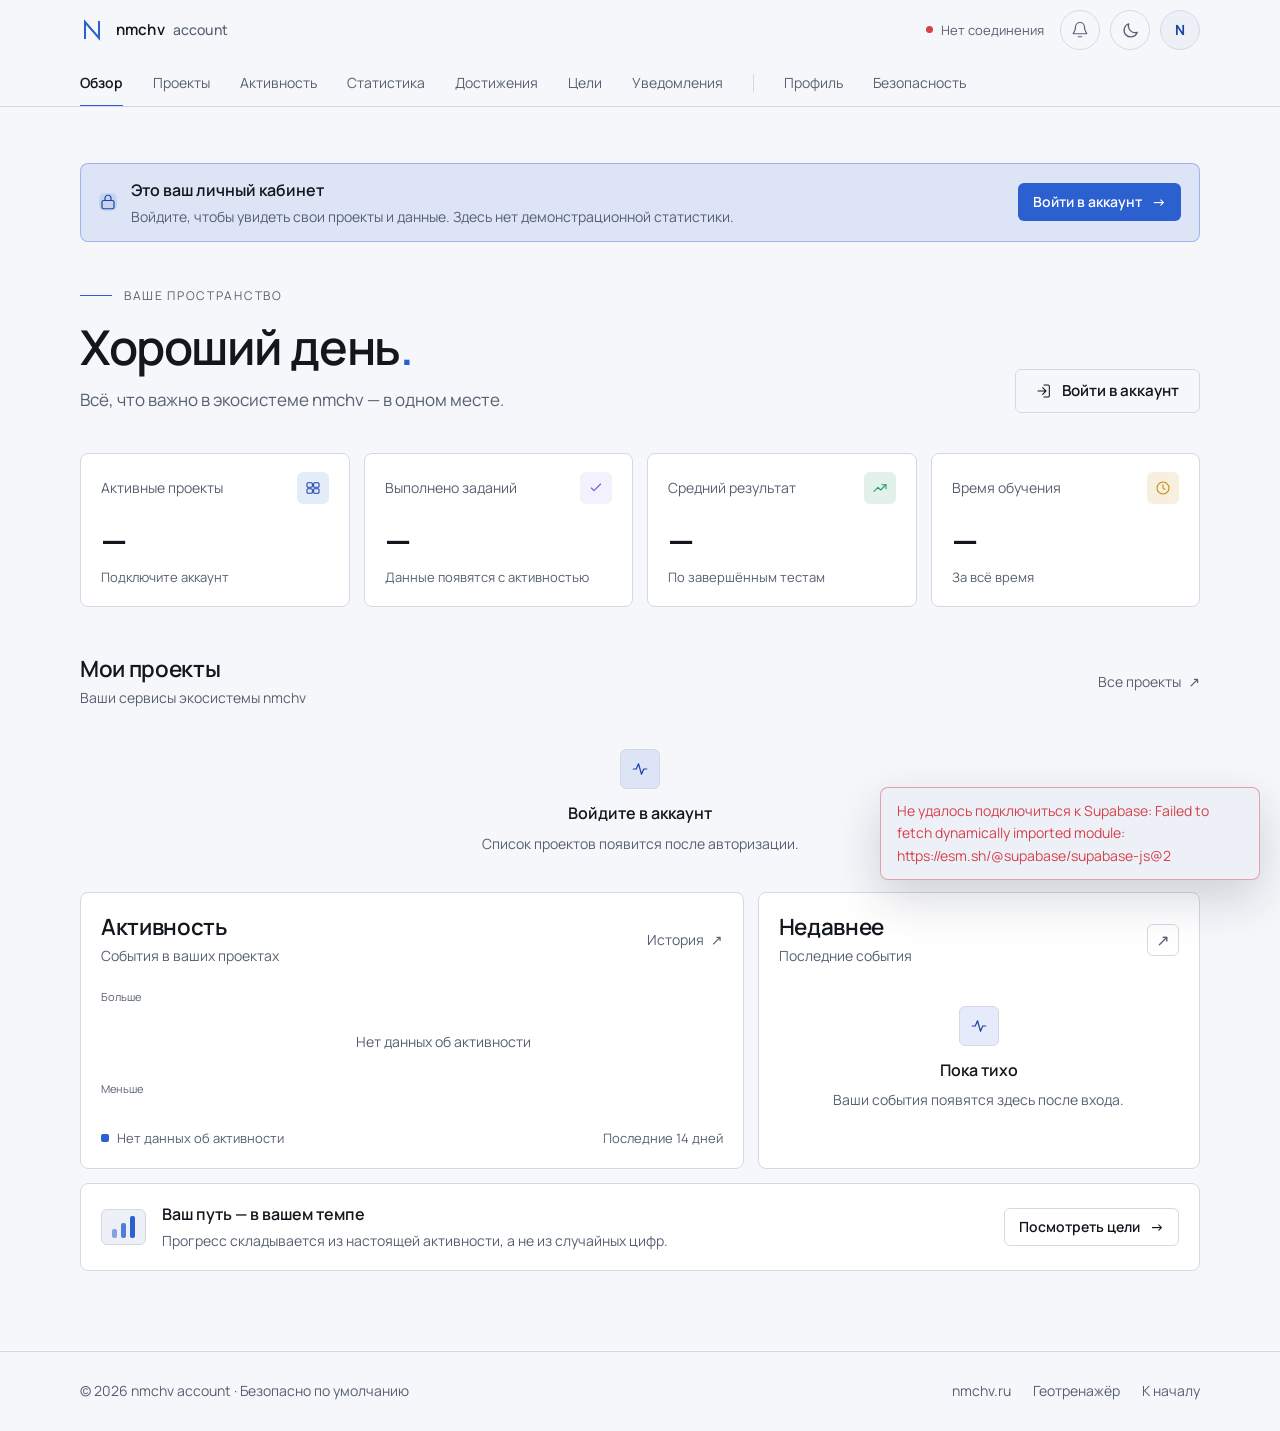
==== index.html @ 55578718 "Add files via upload" ====
<!doctype html>
<html lang="ru">
  <head>
    <meta charset="utf-8">
    <meta name="viewport" content="width=device-width, initial-scale=1, viewport-fit=cover">
    <meta name="theme-color" content="#08090b">
    <meta name="color-scheme" content="dark light">
    <script src="./theme.js"></script>
    <meta name="description" content="Единый личный кабинет экосистемы nmchv">
    <meta name="apple-mobile-web-app-capable" content="yes">
    <meta name="apple-mobile-web-app-status-bar-style" content="black-translucent">
    <title>Аккаунт — nmchv</title>
    <link rel="manifest" href="./manifest.json">
    <link rel="icon" href="./assets/icons/icon.svg" type="image/svg+xml">
    <link rel="preconnect" href="https://fonts.googleapis.com">
    <link rel="preconnect" href="https://fonts.gstatic.com" crossorigin>
    <link href="https://fonts.googleapis.com/css2?family=Manrope:wght@400;500;600;700&display=swap" rel="stylesheet">
    <link rel="stylesheet" href="./styles/tokens.css">
    <link rel="stylesheet" href="./styles/app.css?v=6">
    <script type="module" src="./scripts/app.js"></script>
  </head>
  <body>
    <a class="skip-link" href="#main">К содержимому</a>
    <header class="site-header" id="site-header">
      <div class="container">
        <a class="brand" href="#overview" aria-label="nmchv account — главная">
          <svg class="brand-mark" viewBox="0 0 24 24" aria-hidden="true" focusable="false"><path d="M5 20V4l14 16V4" fill="none" stroke="currentColor" stroke-width="2" stroke-linecap="square" /></svg>
          <span class="brand-name">nmchv<span>account</span></span>
        </a>
        <div class="header-actions">
          <span class="connection-status" id="connection-status"><span class="status-dot"></span><span>Проверяем подключение</span></span>
          <button class="icon-button notification-button" type="button" data-navigate="notifications" aria-label="Уведомления"><span data-icon="bell"></span><span class="notification-indicator" id="notification-indicator" hidden></span></button>
          <button type="button" class="theme-toggle" data-theme-toggle data-label-light="Включить светлую тему" data-label-dark="Включить тёмную тему" aria-label="Включить светлую тему" title="Включить светлую тему">
            <svg class="icon-sun" viewBox="0 0 24 24" aria-hidden="true" focusable="false"><circle cx="12" cy="12" r="4" /><path d="M12 2.5v2.2M12 19.3v2.2M2.5 12h2.2M19.3 12h2.2M5.3 5.3l1.6 1.6M17.1 17.1l1.6 1.6M18.7 5.3l-1.6 1.6M6.9 17.1l-1.6 1.6" /></svg>
            <svg class="icon-moon" viewBox="0 0 24 24" aria-hidden="true" focusable="false"><path d="M20.5 14.2A8.5 8.5 0 0 1 9.8 3.5a8.5 8.5 0 1 0 10.7 10.7Z" /></svg>
          </button>
          <button class="topbar-avatar" id="topbar-avatar" type="button" data-navigate="profile" aria-label="Открыть профиль">n</button>
        </div>
      </div>
    </header>
    <div class="tabs-wrap">
      <div class="container">
        <nav class="tabs" aria-label="Разделы кабинета">
          <a class="nav-link" href="#overview" data-route="overview">Обзор</a>
          <a class="nav-link" href="#projects" data-route="projects">Проекты</a>
          <a class="nav-link" href="#activity" data-route="activity">Активность</a>
          <a class="nav-link" href="#statistics" data-route="statistics">Статистика</a>
          <a class="nav-link" href="#achievements" data-route="achievements">Достижения</a>
          <a class="nav-link" href="#goals" data-route="goals">Цели</a>
          <a class="nav-link" href="#notifications" data-route="notifications">Уведомления <span class="nav-count" id="notification-count" hidden></span></a>
          <span class="nav-sep" aria-hidden="true"></span>
          <a class="nav-link" href="#profile" data-route="profile">Профиль</a>
          <a class="nav-link" href="#security" data-route="security">Безопасность</a>
        </nav>
      </div>
    </div>

    <main class="content container" id="main">
          <div class="signed-out-banner" id="signed-out-banner">
            <span class="banner-icon" data-icon="lock"></span>
            <div class="banner-copy"><strong>Это ваш личный кабинет</strong><span>Войдите, чтобы увидеть свои проекты и данные. Здесь нет демонстрационной статистики.</span></div>
            <button class="button button--primary button--small" type="button" data-auth="login">Войти в аккаунт <span aria-hidden="true">→</span></button>
          </div>

          <section class="view is-active" data-view="overview">
            <div class="page-heading page-heading--overview">
              <div>
                <div class="eyebrow"><span class="eyebrow-line"></span> ВАШЕ ПРОСТРАНСТВО</div>
                <h1>Хороший день<span class="heading-period">.</span></h1>
                <p class="page-description" id="overview-description">Всё, что важно в экосистеме nmchv — в одном месте.</p>
              </div>
              <button class="button button--secondary" type="button" data-auth="login" id="overview-action"><span data-icon="login"></span> Войти в аккаунт</button>
            </div>

            <div class="metric-grid">
              <article class="metric-card">
                <div class="metric-top"><span class="metric-label">Активные проекты</span><span class="metric-icon metric-icon--blue" data-icon="projects"></span></div>
                <div class="metric-value" id="metric-projects">—</div>
                <div class="metric-foot" id="metric-projects-note">Подключите аккаунт</div>
              </article>
              <article class="metric-card">
                <div class="metric-top"><span class="metric-label">Выполнено заданий</span><span class="metric-icon metric-icon--violet" data-icon="check"></span></div>
                <div class="metric-value" id="metric-tasks">—</div>
                <div class="metric-foot">Данные появятся с активностью</div>
              </article>
              <article class="metric-card">
                <div class="metric-top"><span class="metric-label">Средний результат</span><span class="metric-icon metric-icon--mint" data-icon="trend"></span></div>
                <div class="metric-value" id="metric-score">—</div>
                <div class="metric-foot">По завершённым тестам</div>
              </article>
              <article class="metric-card">
                <div class="metric-top"><span class="metric-label">Время обучения</span><span class="metric-icon metric-icon--amber" data-icon="clock"></span></div>
                <div class="metric-value" id="metric-time">—</div>
                <div class="metric-foot">За всё время</div>
              </article>
            </div>

            <div class="section-heading">
              <div><h2>Мои проекты</h2><p>Ваши сервисы экосистемы nmchv</p></div>
              <a class="text-link" href="#projects">Все проекты <span aria-hidden="true">↗</span></a>
            </div>
            <div class="project-grid project-grid--overview" id="overview-projects"></div>

            <div class="overview-lower">
              <section class="panel activity-panel">
                <div class="panel-heading"><div><h2>Активность</h2><p>События в ваших проектах</p></div><a class="text-link" href="#activity">История <span aria-hidden="true">↗</span></a></div>
                <div class="activity-chart-wrap">
                  <div class="chart-y-labels" aria-hidden="true"><span>Больше</span><span>Меньше</span></div>
                  <div class="activity-chart" id="activity-chart" aria-label="График активности за последние 14 дней"></div>
                </div>
                <div class="chart-legend"><span><i></i> Нет данных об активности</span><span id="chart-range">Последние 14 дней</span></div>
              </section>
              <section class="panel recent-panel">
                <div class="panel-heading"><div><h2>Недавнее</h2><p>Последние события</p></div><a class="icon-link" href="#activity" aria-label="Вся активность">↗</a></div>
                <div class="activity-list" id="recent-activity"></div>
              </section>
            </div>

            <div class="bottom-callout">
              <div class="callout-symbol" aria-hidden="true"><span></span><span></span><span></span></div>
              <div><strong>Ваш путь — в вашем темпе</strong><p>Прогресс складывается из настоящей активности, а не из случайных цифр.</p></div>
              <a href="#goals" class="button button--secondary button--small">Посмотреть цели <span aria-hidden="true">→</span></a>
            </div>
          </section>

          <section class="view" data-view="projects">
            <div class="page-heading"><div><div class="eyebrow"><span class="eyebrow-line"></span> ЭКОСИСТЕМА</div><h1>Мои проекты<span class="heading-period">.</span></h1><p class="page-description">Сервисы, к которым у вас есть доступ.</p></div></div>
            <div class="project-grid" id="projects-grid"></div>
          </section>

          <section class="view" data-view="activity">
            <div class="page-heading"><div><div class="eyebrow"><span class="eyebrow-line"></span> ВАШ ПУТЬ</div><h1>Активность<span class="heading-period">.</span></h1><p class="page-description">История событий в подключённых проектах.</p></div></div>
            <section class="panel page-panel"><div class="panel-heading"><div><h2>Последние события</h2><p>За последние 30 дней</p></div></div><div class="activity-list activity-list--full" id="activity-list"></div></section>
          </section>

          <section class="view" data-view="statistics">
            <div class="page-heading"><div><div class="eyebrow"><span class="eyebrow-line"></span> В ЦИФРАХ</div><h1>Статистика<span class="heading-period">.</span></h1><p class="page-description">Общий обзор активности во всех проектах.</p></div></div>
            <div class="metric-grid metric-grid--statistics">
              <article class="metric-card"><div class="metric-top"><span class="metric-label">Событий за 30 дней</span><span class="metric-icon metric-icon--blue" data-icon="activity"></span></div><div class="metric-value" id="stats-events">—</div><div class="metric-foot" id="stats-events-note">Нет подключённых данных</div></article>
              <article class="metric-card"><div class="metric-top"><span class="metric-label">Активные дни</span><span class="metric-icon metric-icon--violet" data-icon="calendar"></span></div><div class="metric-value" id="stats-days">—</div><div class="metric-foot">За последние 30 дней</div></article>
              <article class="metric-card"><div class="metric-top"><span class="metric-label">Завершённые тесты</span><span class="metric-icon metric-icon--mint" data-icon="check"></span></div><div class="metric-value" id="stats-tests">—</div><div class="metric-foot">По данным подключённых сервисов</div></article>
              <article class="metric-card"><div class="metric-top"><span class="metric-label">Выполнено заданий</span><span class="metric-icon metric-icon--amber" data-icon="trend"></span></div><div class="metric-value" id="stats-tasks">—</div><div class="metric-foot">По данным подключённых сервисов</div></article>
            </div>
            <section class="panel page-panel statistics-panel"><div class="panel-heading"><div><h2>Ритм активности</h2><p>События по дням за последние две недели</p></div></div><div class="inline-error" id="statistics-error" role="alert" hidden></div><div class="activity-chart activity-chart--large" id="statistics-chart"></div></section>
          </section>

          <section class="view" data-view="achievements">
            <div class="page-heading"><div><div class="eyebrow"><span class="eyebrow-line"></span> ВАШИ РЕЗУЛЬТАТЫ</div><h1>Достижения<span class="heading-period">.</span></h1><p class="page-description">Заслуженные результаты из подключённых проектов.</p></div></div>
            <div class="achievement-grid" id="achievements-grid"></div>
          </section>

          <section class="view" data-view="goals">
            <div class="page-heading page-heading--with-action"><div><div class="eyebrow"><span class="eyebrow-line"></span> СВОЙ РИТМ</div><h1>Цели<span class="heading-period">.</span></h1><p class="page-description">Небольшие шаги, которые помогают двигаться вперёд.</p></div><button class="button button--primary" id="add-goal-button" type="button"><span aria-hidden="true">＋</span> Новая цель</button></div>
            <div class="goal-grid" id="goals-grid"></div>
          </section>

          <section class="view" data-view="notifications">
            <div class="page-heading"><div><div class="eyebrow"><span class="eyebrow-line"></span> ВАЖНОЕ</div><h1>Уведомления<span class="heading-period">.</span></h1><p class="page-description">Только то, что действительно заслуживает внимания.</p></div></div>
            <section class="panel page-panel"><div class="panel-heading"><div><h2>Центр уведомлений</h2><p>События вашего аккаунта и проектов</p></div></div><div class="notification-list" id="notifications-list"></div></section>
          </section>

          <section class="view" data-view="profile">
            <div class="page-heading"><div><div class="eyebrow"><span class="eyebrow-line"></span> ВАШ АККАУНТ</div><h1>Профиль<span class="heading-period">.</span></h1><p class="page-description">Как вас видят в экосистеме nmchv.</p></div></div>
            <section class="panel settings-panel">
              <div class="profile-intro"><span class="avatar avatar--large" id="profile-avatar">n</span><div><h2 id="profile-heading">Профиль</h2><p id="profile-email">Войдите, чтобы управлять профилем</p></div><span class="profile-status" id="profile-status">Не подключён</span></div>
              <div class="inline-error profile-error" id="profile-data-error" role="alert" hidden></div>
              <form id="profile-form" class="form-grid">
                <label class="field"><span>Имя</span><input name="display_name" maxlength="80" autocomplete="name" placeholder="Как к вам обращаться"></label>
                <label class="field"><span>Имя пользователя</span><input name="username" maxlength="40" autocomplete="username" placeholder="username"></label>
                <label class="field"><span>Ссылка на аватар</span><input name="avatar_url" type="url" maxlength="2048" placeholder="https://example.com/avatar.jpg"></label>
                <label class="field field--wide"><span>О себе</span><textarea name="bio" maxlength="240" rows="3" placeholder="Несколько слов о себе"></textarea></label>
                <label class="field"><span>Язык</span><select name="preferred_language"><option value="ru">Русский</option><option value="en">English</option></select></label>
                <label class="field"><span>Часовой пояс</span><input name="timezone" maxlength="64" placeholder="Europe/Moscow"></label>
                <div class="form-actions field--wide"><span class="form-hint">Изменения доступны только после подключения аккаунта.</span><button class="button button--primary" type="submit">Сохранить профиль</button></div>
              </form>
            </section>
          </section>

          <section class="view" data-view="security">
            <div class="page-heading"><div><div class="eyebrow"><span class="eyebrow-line"></span> ВАШИ ДАННЫЕ</div><h1>Безопасность<span class="heading-period">.</span></h1><p class="page-description">Доступ к аккаунту и активные сессии.</p></div></div>
            <div class="security-stack">
              <section class="panel security-card"><div class="security-icon" data-icon="mail"></div><div class="security-copy"><h2>Электронная почта</h2><p id="security-email">Не подключена</p></div><span class="security-badge" id="email-verified">—</span></section>
              <section class="panel security-card security-card--form"><div class="security-icon" data-icon="lock"></div><div class="security-copy"><h2>Пароль</h2><p>Используйте уникальный пароль для аккаунта.</p></div><button class="button button--secondary button--small" type="button" data-auth="reset">Изменить пароль</button></section>
              <section class="panel security-card"><div class="security-icon" data-icon="device"></div><div class="security-copy"><h2>Активная сессия</h2><p id="session-description">Данные появятся после входа</p></div><div class="security-actions"><button class="button button--secondary button--small" id="signout-current" type="button">Это устройство</button><button class="button button--secondary button--small" id="signout-button" type="button">Все устройства</button></div></section>
              <section class="panel security-card security-card--muted"><div class="security-icon" data-icon="key"></div><div class="security-copy"><h2>Passkeys и вход по биометрии</h2><p>Поддержка WebAuthn будет доступна после настройки провайдера авторизации.</p></div><span class="coming-soon">Позже</span></section>
            </div>
          </section>
    </main>

    <footer class="footer">
      <div class="container">
        <span>© 2026 nmchv account · Безопасно по умолчанию</span>
        <nav class="footer-links" aria-label="Экосистема nmchv">
          <a href="https://nmchv.ru" rel="noopener">nmchv.ru</a>
          <a href="https://geotrainer.nmchv.ru" rel="noopener">Геотренажёр</a>
          <a href="#overview">К началу</a>
        </nav>
      </div>
    </footer>

    <dialog class="dialog" id="auth-dialog" aria-labelledby="auth-title">
      <form method="dialog" class="dialog-close-form"><button class="icon-button dialog-close" aria-label="Закрыть">×</button></form>
      <div class="dialog-brand"><svg class="brand-mark" viewBox="0 0 24 24" aria-hidden="true" focusable="false"><path d="M5 20V4l14 16V4" fill="none" stroke="currentColor" stroke-width="2" stroke-linecap="square" /></svg><span>nmchv account</span></div>
      <div class="dialog-heading"><div class="eyebrow"><span class="eyebrow-line"></span> ВАШЕ ПРОСТРАНСТВО</div><h2 id="auth-title">С возвращением<span class="heading-period">.</span></h2><p id="auth-description">Войдите, чтобы продолжить.</p></div>
      <div class="auth-error" id="auth-error" role="alert" hidden></div>
      <form class="auth-form" id="auth-form">
        <label class="field"><span>Электронная почта</span><input name="email" type="email" autocomplete="email" required placeholder="you@example.com"></label>
        <label class="field" id="password-field"><span>Пароль</span><input name="password" type="password" minlength="8" autocomplete="current-password" required placeholder="Не менее 8 символов"></label>
        <button class="button button--primary auth-submit" type="submit" id="auth-submit">Войти</button>
      </form>
      <div class="auth-footer" id="auth-footer"><button type="button" class="text-button" data-auth="register">Создать аккаунт</button><button type="button" class="text-button" data-auth="reset">Забыли пароль?</button></div>
      <p class="auth-config-note" id="auth-config-note" hidden>Авторизация пока не подключена. Укажите публичные параметры Supabase в <code>scripts/config.js</code>.</p>
    </dialog>

    <dialog class="dialog dialog--compact" id="goal-dialog" aria-labelledby="goal-title">
      <form method="dialog" class="dialog-close-form"><button class="icon-button dialog-close" aria-label="Закрыть">×</button></form>
      <div class="dialog-heading"><div class="eyebrow"><span class="eyebrow-line"></span> СЛЕДУЮЩИЙ ШАГ</div><h2 id="goal-title">Новая цель<span class="heading-period">.</span></h2><p>Выберите направление и удобный период.</p></div>
      <div class="auth-error" id="goal-error" role="alert" hidden></div>
      <form class="auth-form" id="goal-form">
        <label class="field"><span>Название</span><input name="title" maxlength="100" required placeholder="Например, заниматься регулярно"></label>
        <label class="field"><span>Тип цели</span><select name="metric" required><option value="tasks">Выполнить задания</option><option value="tests">Завершить тесты</option><option value="minutes">Уделить времени (мин)</option></select></label>
        <label class="field"><span>Целевое значение</span><input name="target_value" type="number" min="1" max="100000" required value="5"></label>
        <label class="field"><span>Период</span><select name="period" required><option value="weekly">Неделя</option><option value="monthly">Месяц</option></select></label>
        <button class="button button--primary auth-submit" type="submit">Создать цель</button>
      </form>
    </dialog>
    <div class="toast-region" id="toast-region" aria-live="polite" aria-atomic="true"></div>
  </body>
</html>
---- styles/tokens.css ----
/* ============================================================
   Дизайн-токены nmchv account.
   Те же значения, что в nmchv.ru (web) и Геотренажёре:
   тёмная тема по умолчанию, светлая — data-theme="light" на <html>
   (его выставляет theme.js, общий для всей экосистемы).
   ============================================================ */
:root {
  --color-background: #08090b;
  --color-surface: #111318;
  --color-surface-elevated: #191d24;
  --color-text-primary: #f2f4f7;
  --color-text-secondary: #969eab;
  --color-accent: #5b8def;
  --color-accent-hover: #a5c4ff;
  --color-border: #292e38;
  --color-ok: #3bc48a;
  --color-bad: #ef5b64;
  --color-warn: #e5a921;

  /* вспомогательные цвета, которые меняются вместе с темой */
  --on-accent: #06080c;
  --header-bg: rgb(8 9 11 / .82);
  --overlay: rgb(8 9 11 / .72);
  --shadow-lg: 0 18px 48px rgb(0 0 0 / .45);
  --shadow-xl: 0 24px 72px rgb(0 0 0 / .5);
  --placeholder: #6b7380;
  color-scheme: dark;

  --font-sans: 'Manrope Variable', 'Manrope', system-ui, -apple-system, 'Segoe UI', Roboto, 'Helvetica Neue', Arial, sans-serif;

  --radius: 6px;
  --radius-lg: 8px;

  /* полупрозрачные заливки: одинаково работают в обеих темах */
  --fill-subtle: color-mix(in srgb, var(--color-text-primary) 4%, transparent);
  --fill-hover: color-mix(in srgb, var(--color-text-primary) 8%, transparent);
  --accent-soft: color-mix(in srgb, var(--color-accent) 12%, transparent);
  --accent-line: color-mix(in srgb, var(--color-accent) 35%, transparent);
  --gutter: clamp(16px, 4vw, 48px);
  --max: 1120px;
  --header-h: 60px;
  --tabs-h: 46px;

  /* шкала шрифтов: базовый размер — как в экосистеме, без масштабирования html */
  --fs-body: 1rem;
  --fs-small: 0.875rem;
  --fs-xs: 0.8125rem;
  --fs-h1: clamp(1.9rem, 1.35rem + 2.4vw, 3rem);
  --fs-h2: clamp(1.15rem, 1.05rem + .5vw, 1.4rem);

  --ease: cubic-bezier(0.22, 0.61, 0.36, 1);
}

:root[data-theme='light'] {
  --color-background: #f5f7fa;
  --color-surface: #ffffff;
  --color-surface-elevated: #edf1f7;
  --color-text-primary: #12161d;
  --color-text-secondary: #566070;
  --color-accent: #2c5fd0;
  --color-accent-hover: #1b43a6;
  --color-border: #d3d9e3;
  --color-ok: #1f9d68;
  --color-bad: #d6404a;
  --color-warn: #c98a0a;

  --on-accent: #ffffff;
  --header-bg: rgb(245 247 250 / .85);
  --overlay: rgb(245 247 250 / .8);
  --shadow-lg: 0 18px 48px rgb(20 33 61 / .18);
  --shadow-xl: 0 24px 72px rgb(20 33 61 / .22);
  --placeholder: #8a93a1;
  color-scheme: light;
}
---- styles/app.css ----
/* ============================================================
   nmchv account — оформление в стилистике nmchv.ru и Геотренажёра.
   Базовый размер шрифта — 16px (html не масштабируется),
   шапка + вкладки + контейнер вместо боковой панели.
   ============================================================ */
*, *::before, *::after { box-sizing: border-box; }

html { min-width: 320px; scroll-behavior: smooth; -webkit-text-size-adjust: 100%; background: var(--color-background); }
body { margin: 0; min-height: 100vh; display: flex; flex-direction: column; color: var(--color-text-primary); background: var(--color-background); font-family: var(--font-sans); font-size: var(--fs-body); line-height: 1.6; -webkit-font-smoothing: antialiased; overflow-x: hidden; padding-bottom: env(safe-area-inset-bottom, 0px); }
button, input, textarea, select { font: inherit; color: inherit; }
button { cursor: pointer; -webkit-tap-highlight-color: transparent; }
a { color: inherit; text-decoration: none; -webkit-tap-highlight-color: transparent; }
h1, h2, h3, p, ul, ol { margin: 0; padding: 0; }
ul, ol { list-style: none; }
svg { display: block; max-width: 100%; }
::selection { background: rgb(91 141 239 / .35); }
:focus-visible { outline: 2px solid var(--color-accent-hover); outline-offset: 3px; border-radius: 2px; }
[hidden] { display: none !important; }

.container { width: 100%; max-width: calc(var(--max) + var(--gutter) * 2); margin-inline: auto; padding-inline: var(--gutter); }
.skip-link { position: fixed; top: 8px; left: 8px; z-index: 100; padding: 10px 14px; background: var(--color-surface-elevated); border: 1px solid var(--color-accent); border-radius: var(--radius); transform: translateY(-200%); }
.skip-link:focus { transform: none; }

/* ---------- Шапка ---------- */
.site-header { position: sticky; top: 0; z-index: 50; height: var(--header-h); background: var(--header-bg); backdrop-filter: blur(10px); -webkit-backdrop-filter: blur(10px); }
.site-header .container { height: 100%; display: flex; align-items: center; justify-content: space-between; gap: 16px; }
.brand { display: inline-flex; align-items: center; gap: 12px; min-height: 44px; font-weight: 600; font-size: .95rem; letter-spacing: .01em; }
.brand-mark { width: 24px; height: 24px; color: var(--color-accent); }
.brand-name { display: inline-flex; align-items: baseline; gap: 8px; white-space: nowrap; }
.brand-name span { color: var(--color-text-secondary); font-weight: 500; font-size: var(--fs-small); }
.header-actions { display: flex; align-items: center; gap: 10px; }

.connection-status { display: inline-flex; align-items: center; gap: 8px; margin-right: 6px; color: var(--color-text-secondary); font-size: var(--fs-xs); white-space: nowrap; }
.status-dot { width: 7px; height: 7px; border-radius: 50%; background: var(--color-warn); }
.connection-status.is-connected .status-dot { background: var(--color-ok); }
.connection-status.is-error .status-dot { background: var(--color-bad); }

.icon-button, .theme-toggle { position: relative; display: inline-grid; place-items: center; flex: none; width: 40px; height: 40px; padding: 0; border: 1px solid var(--color-border); border-radius: 50%; background: transparent; color: var(--color-text-secondary); transition: color .25s var(--ease), border-color .25s var(--ease), background-color .25s var(--ease); }
.icon-button:hover, .theme-toggle:hover { color: var(--color-text-primary); border-color: var(--color-accent); background: var(--color-surface-elevated); }
.icon-button [data-icon], .icon-button svg { width: 18px; height: 18px; }
.theme-toggle svg { width: 19px; height: 19px; fill: none; stroke: currentColor; stroke-width: 1.6; stroke-linecap: round; stroke-linejoin: round; }
.theme-toggle .icon-moon { display: none; }
:root[data-theme='light'] .theme-toggle .icon-sun { display: none; }
:root[data-theme='light'] .theme-toggle .icon-moon { display: block; }
.notification-indicator { position: absolute; top: 8px; right: 9px; width: 8px; height: 8px; border: 2px solid var(--color-background); border-radius: 50%; background: var(--color-accent); }
.topbar-avatar { display: grid; place-items: center; flex: none; width: 40px; height: 40px; padding: 0; border: 1px solid var(--color-border); border-radius: 50%; overflow: hidden; color: var(--color-accent-hover); background: var(--color-surface-elevated); font-size: var(--fs-small); font-weight: 700; transition: border-color .25s var(--ease); }
.topbar-avatar:hover { border-color: var(--color-accent); }
.topbar-avatar img { width: 100%; height: 100%; object-fit: cover; }

/* короткая плавная смена цветов при переключении темы */
html.theme-anim, html.theme-anim *, html.theme-anim *::before, html.theme-anim *::after { transition: background-color .3s var(--ease), color .3s var(--ease), border-color .3s var(--ease), fill .3s var(--ease), stroke .3s var(--ease), box-shadow .3s var(--ease) !important; }

/* ---------- Вкладки разделов ---------- */
.tabs-wrap { position: sticky; top: var(--header-h); z-index: 40; border-bottom: 1px solid var(--color-border); background: var(--header-bg); backdrop-filter: blur(10px); -webkit-backdrop-filter: blur(10px); }
.tabs { display: flex; align-items: center; gap: clamp(16px, 2.6vw, 30px); overflow-x: auto; scrollbar-width: none; -webkit-overflow-scrolling: touch; }
.tabs::-webkit-scrollbar { display: none; }
.nav-link { position: relative; display: inline-flex; flex: none; align-items: center; gap: 8px; min-height: var(--tabs-h); padding: 0; color: var(--color-text-secondary); font-size: var(--fs-small); white-space: nowrap; transition: color .25s var(--ease); }
.nav-link::after { content: ''; position: absolute; left: 0; right: 0; bottom: -1px; height: 2px; background: var(--color-accent); transform: scaleX(0); transform-origin: left; transition: transform .3s var(--ease); }
.nav-link:hover { color: var(--color-text-primary); }
.nav-link:hover::after { transform: scaleX(.4); }
.nav-link.is-active { color: var(--color-text-primary); font-weight: 600; }
.nav-link.is-active::after { transform: scaleX(1); }
.nav-sep { flex: none; width: 1px; height: 18px; background: var(--color-border); }
.nav-count { display: inline-grid; min-width: 20px; height: 20px; place-items: center; padding: 0 6px; border-radius: 999px; color: var(--on-accent); background: var(--color-accent); font-size: .6875rem; font-weight: 700; line-height: 1; }

/* ---------- Каркас ---------- */
.content { flex: 1; padding-block: clamp(28px, 5vw, 56px) clamp(40px, 7vw, 80px); }
.footer { border-top: 1px solid var(--color-border); padding-block: 28px; color: var(--color-text-secondary); font-size: var(--fs-small); }
.footer .container { display: flex; flex-wrap: wrap; justify-content: space-between; gap: 10px 24px; }
.footer a { transition: color .25s var(--ease); }
.footer a:hover { color: var(--color-accent-hover); }
.footer-links { display: flex; flex-wrap: wrap; gap: 6px 22px; }

.signed-out-banner { display: flex; align-items: center; gap: 14px; padding: 14px 18px; margin-bottom: clamp(24px, 4vw, 36px); border: 1px solid var(--accent-line); border-radius: var(--radius-lg); background: var(--accent-soft); }
.banner-icon { display: grid; width: 36px; height: 36px; flex: none; place-items: center; border-radius: var(--radius); color: var(--color-accent-hover); background: var(--accent-soft); }
.banner-icon svg { width: 18px; height: 18px; }
.banner-copy { display: grid; gap: 2px; }
.banner-copy strong { font-size: var(--fs-body); font-weight: 600; }
.banner-copy span { color: var(--color-text-secondary); font-size: var(--fs-small); line-height: 1.5; }
.signed-out-banner .button { margin-left: auto; flex: none; }

.view { display: none; animation: appear .3s var(--ease) both; }
.view.is-active { display: block; }
@keyframes appear { from { opacity: 0; transform: translateY(6px); } to { opacity: 1; transform: none; } }

/* ---------- Заголовки страниц ---------- */
.page-heading { display: flex; align-items: flex-end; justify-content: space-between; gap: 24px; margin-bottom: clamp(24px, 4vw, 40px); }
.eyebrow { display: inline-flex; align-items: center; gap: 12px; color: var(--color-text-secondary); font-size: .75rem; letter-spacing: .14em; text-transform: uppercase; }
.eyebrow-line { display: inline-block; width: 32px; height: 1px; background: var(--color-accent); }
h1 { margin-top: 16px; font-size: var(--fs-h1); font-weight: 600; line-height: 1.08; letter-spacing: -.03em; text-wrap: balance; }
.heading-period { color: var(--color-accent); }
.page-description { max-width: 36em; margin-top: 14px; color: var(--color-text-secondary); font-size: 1.0625rem; line-height: 1.55; text-wrap: pretty; }

.section-heading, .panel-heading { display: flex; align-items: center; justify-content: space-between; gap: 16px; }
.section-heading { margin-bottom: 16px; }
.section-heading h2, .panel-heading h2 { font-size: var(--fs-h2); font-weight: 600; letter-spacing: -.015em; line-height: 1.25; }
.section-heading p, .panel-heading p { margin-top: 4px; color: var(--color-text-secondary); font-size: var(--fs-small); }
.text-link { color: var(--color-text-secondary); font-size: var(--fs-small); white-space: nowrap; transition: color .25s var(--ease); }
.text-link span { padding-left: 4px; }
.text-link:hover, .icon-link:hover { color: var(--color-accent-hover); }
.icon-link { display: grid; width: 32px; height: 32px; place-items: center; border: 1px solid var(--color-border); border-radius: var(--radius); color: var(--color-text-secondary); transition: color .25s var(--ease), border-color .25s var(--ease); }
.icon-link:hover { border-color: var(--color-accent); }

[data-icon] { display: inline-flex; width: 18px; height: 18px; flex: none; align-items: center; justify-content: center; }
[data-icon] svg { width: 100%; height: 100%; fill: none; stroke: currentColor; stroke-linecap: round; stroke-linejoin: round; stroke-width: 1.6; }

/* ---------- Показатели ---------- */
.metric-grid { display: grid; grid-template-columns: repeat(4, minmax(0, 1fr)); gap: 14px; margin-bottom: clamp(32px, 5vw, 48px); }
.metric-card { min-width: 0; padding: 18px 20px; border: 1px solid var(--color-border); border-radius: var(--radius-lg); background: var(--color-surface); }
.metric-top { display: flex; align-items: center; justify-content: space-between; gap: 10px; }
.metric-label { overflow: hidden; color: var(--color-text-secondary); font-size: var(--fs-small); text-overflow: ellipsis; white-space: nowrap; }
.metric-icon { display: grid; width: 32px; height: 32px; flex: none; place-items: center; border-radius: var(--radius); }
.metric-icon svg { width: 16px; height: 16px; }
.metric-icon--blue { color: var(--color-accent-hover); background: var(--accent-soft); }
.metric-icon--violet { color: #a99af5; background: rgb(156 139 244 / .12); }
.metric-icon--mint { color: var(--color-ok); background: color-mix(in srgb, var(--color-ok) 13%, transparent); }
.metric-icon--amber { color: var(--color-warn); background: color-mix(in srgb, var(--color-warn) 13%, transparent); }
:root[data-theme='light'] .metric-icon--violet { color: #6b55d8; }
.metric-value { margin-top: 18px; font-size: clamp(1.6rem, 1.3rem + 1vw, 2.1rem); font-weight: 700; letter-spacing: -.03em; line-height: 1.1; font-variant-numeric: tabular-nums; }
.metric-foot { overflow: hidden; margin-top: 8px; color: var(--color-text-secondary); font-size: var(--fs-xs); text-overflow: ellipsis; white-space: nowrap; }

/* ---------- Проекты ---------- */
.project-grid { display: grid; grid-template-columns: repeat(2, minmax(0, 1fr)); gap: 14px; }
.project-grid--overview { grid-template-columns: repeat(3, minmax(0, 1fr)); }
.project-card { position: relative; display: flex; min-height: 168px; flex-direction: column; padding: 20px; border: 1px solid var(--color-border); border-radius: var(--radius-lg); background: var(--color-surface); transition: border-color .25s var(--ease), background-color .25s var(--ease), transform .35s var(--ease); }
.project-card:hover { border-color: var(--color-accent); background: var(--color-surface-elevated); transform: translateY(-2px); }
.project-card-top { display: flex; align-items: center; justify-content: space-between; }
.project-symbol { display: grid; width: 38px; height: 38px; place-items: center; border: 1px solid var(--color-border); border-radius: var(--radius); color: var(--color-accent-hover); background: var(--color-surface-elevated); font-size: 1rem; font-weight: 700; }
.project-symbol svg { width: 18px; height: 18px; fill: none; stroke: currentColor; stroke-linecap: round; stroke-linejoin: round; stroke-width: 1.6; }
.project-status { display: inline-flex; align-items: center; gap: 6px; color: var(--color-ok); font-size: var(--fs-xs); font-weight: 600; }
.project-status::before { width: 6px; height: 6px; border-radius: 50%; background: currentColor; content: ""; }
.project-status--restricted { color: var(--color-warn); }
.project-status--maintenance { color: var(--color-bad); }
.project-card h3 { margin: 16px 0 6px; font-size: 1.0625rem; font-weight: 600; letter-spacing: -.01em; }
.project-card p { display: -webkit-box; overflow: hidden; color: var(--color-text-secondary); font-size: var(--fs-small); line-height: 1.55; -webkit-line-clamp: 3; -webkit-box-orient: vertical; }
.project-card-footer { display: flex; align-items: center; justify-content: space-between; gap: 12px; margin-top: auto; padding-top: 16px; color: var(--color-text-secondary); font-size: var(--fs-xs); }
.project-open { display: inline-flex; align-items: center; gap: 4px; color: var(--color-accent-hover); font-size: var(--fs-small); font-weight: 600; white-space: nowrap; }
.project-open:hover { text-decoration: underline; text-underline-offset: 3px; }
.project-open.is-disabled { color: var(--color-text-secondary); font-weight: 500; }
.project-open.is-disabled:hover { text-decoration: none; }
.project-access { overflow: hidden; max-width: 60%; text-overflow: ellipsis; white-space: nowrap; }

/* ---------- Панели ---------- */
.overview-lower { display: grid; grid-template-columns: minmax(0, 1.2fr) minmax(280px, .8fr); gap: 14px; margin-top: 14px; }
.panel { border: 1px solid var(--color-border); border-radius: var(--radius-lg); background: var(--color-surface); }
.activity-panel, .recent-panel { min-height: 240px; padding: 20px; }
.page-panel, .statistics-panel { padding: 22px; }

.activity-chart-wrap { display: grid; height: 130px; grid-template-columns: 52px 1fr; gap: 12px; padding-top: 20px; }
.chart-y-labels { display: flex; flex-direction: column; justify-content: space-between; color: var(--color-text-secondary); font-size: .6875rem; }
.activity-chart { display: grid; height: 100%; grid-template-columns: repeat(14, minmax(0, 1fr)); align-items: stretch; gap: 5px; }
.activity-chart:empty::after { grid-column: 1 / -1; align-self: center; justify-self: center; color: var(--color-text-secondary); content: "Нет данных об активности"; font-size: var(--fs-small); }
.chart-day { position: relative; display: flex; min-width: 0; flex-direction: column; align-items: center; justify-content: flex-end; }
.chart-bar { width: min(100%, 18px); height: var(--bar-height, 3px); min-height: 3px; border-radius: 3px 3px 1px 1px; background: var(--fill-hover); transition: background-color .25s var(--ease); }
.chart-day.has-activity .chart-bar { background: var(--color-accent); }
.chart-day:hover .chart-bar { background: var(--color-accent-hover); }
.chart-day span { position: absolute; bottom: -20px; color: var(--color-text-secondary); font-size: .6875rem; font-variant-numeric: tabular-nums; }
.chart-legend { display: flex; justify-content: space-between; gap: 12px; margin-top: 30px; color: var(--color-text-secondary); font-size: var(--fs-xs); }
.chart-legend span:first-child { display: flex; align-items: center; gap: 8px; }
.chart-legend i { width: 8px; height: 8px; border-radius: 2px; background: var(--color-accent); }
.activity-chart--large { height: 200px; padding: 24px 4px 0; border-bottom: 1px solid var(--color-border); margin-bottom: 30px; }
.activity-chart--large .chart-bar { width: min(100%, 26px); }
.activity-chart--large .chart-day span { bottom: -24px; font-size: var(--fs-xs); }

.activity-list { display: grid; }
.recent-panel .activity-list { margin-top: 14px; }
.activity-list--full { margin-top: 14px; }
.activity-row { display: flex; min-height: 56px; align-items: center; gap: 12px; border-bottom: 1px solid var(--color-border); }
.activity-list--full .activity-row { min-height: 64px; }
.activity-row:last-child { border-bottom: 0; }
.activity-symbol { display: grid; width: 32px; height: 32px; flex: none; place-items: center; border-radius: var(--radius); color: var(--color-accent-hover); background: var(--accent-soft); }
.activity-symbol svg { width: 16px; height: 16px; fill: none; stroke: currentColor; stroke-linecap: round; stroke-linejoin: round; stroke-width: 1.6; }
.activity-copy { display: grid; min-width: 0; gap: 1px; }
.activity-copy strong { overflow: hidden; font-size: var(--fs-small); font-weight: 600; text-overflow: ellipsis; white-space: nowrap; }
.activity-copy span { color: var(--color-text-secondary); font-size: var(--fs-xs); }
.activity-time { margin-left: auto; color: var(--color-text-secondary); font-size: var(--fs-xs); white-space: nowrap; }

.empty-state { display: flex; min-height: 150px; grid-column: 1 / -1; flex-direction: column; align-items: center; justify-content: center; padding: 24px; color: var(--color-text-secondary); text-align: center; }
.empty-state-icon { display: grid; width: 40px; height: 40px; place-items: center; margin-bottom: 12px; border: 1px solid var(--color-border); border-radius: var(--radius); color: var(--color-accent-hover); background: var(--accent-soft); }
.empty-state-icon svg { width: 18px; height: 18px; fill: none; stroke: currentColor; stroke-linecap: round; stroke-linejoin: round; stroke-width: 1.6; }
.empty-state strong { color: var(--color-text-primary); font-size: var(--fs-body); font-weight: 600; }
.empty-state p { max-width: 340px; margin-top: 6px; font-size: var(--fs-small); line-height: 1.55; }
.empty-state .button { margin-top: 16px; }
.inline-error { grid-column: 1 / -1; padding: 12px 14px; border: 1px solid color-mix(in srgb, var(--color-bad) 35%, transparent); border-radius: var(--radius); color: var(--color-bad); background: color-mix(in srgb, var(--color-bad) 8%, transparent); font-size: var(--fs-small); line-height: 1.5; }
.statistics-panel .inline-error { margin-bottom: 16px; }
.profile-error { margin-top: 16px; }

.bottom-callout { display: flex; align-items: center; gap: 16px; padding: 18px 20px; margin-top: 14px; border: 1px solid var(--color-border); border-radius: var(--radius-lg); background: var(--color-surface); }
.callout-symbol { display: flex; height: 36px; align-items: flex-end; gap: 4px; padding: 6px 10px; border: 1px solid var(--color-border); border-radius: var(--radius); background: var(--color-surface-elevated); }
.callout-symbol span { width: 5px; border-radius: 2px; background: var(--color-accent); }
.callout-symbol span:nth-child(1) { height: 9px; opacity: .55; }
.callout-symbol span:nth-child(2) { height: 15px; opacity: .8; }
.callout-symbol span:nth-child(3) { height: 22px; }
.bottom-callout strong { font-size: var(--fs-body); font-weight: 600; }
.bottom-callout p { margin-top: 2px; color: var(--color-text-secondary); font-size: var(--fs-small); }
.bottom-callout .button { margin-left: auto; flex: none; }
.metric-grid--statistics { margin-bottom: 14px; }

/* ---------- Достижения, цели ---------- */
.achievement-grid, .goal-grid { display: grid; grid-template-columns: repeat(3, minmax(0, 1fr)); gap: 14px; }
.achievement-card, .goal-card { padding: 20px; border: 1px solid var(--color-border); border-radius: var(--radius-lg); background: var(--color-surface); transition: border-color .25s var(--ease); }
.achievement-card:hover, .goal-card:hover { border-color: var(--accent-line); }
.achievement-icon { display: grid; width: 40px; height: 40px; place-items: center; border-radius: var(--radius); color: var(--color-warn); background: color-mix(in srgb, var(--color-warn) 13%, transparent); font-size: 1.125rem; }
.achievement-card h3, .goal-card h3 { margin: 16px 0 6px; font-size: 1.0625rem; font-weight: 600; letter-spacing: -.01em; }
.achievement-card p, .goal-card p { color: var(--color-text-secondary); font-size: var(--fs-small); line-height: 1.55; }
.achievement-date { display: block; margin-top: 14px; color: var(--color-text-secondary); font-size: var(--fs-xs); }
.goal-card-top { display: flex; align-items: center; justify-content: space-between; }
.goal-period { padding: 4px 10px; border: 1px solid var(--color-border); border-radius: 999px; color: var(--color-text-secondary); font-size: .75rem; }
.goal-progress { height: 6px; overflow: hidden; margin-top: 18px; border-radius: 999px; background: var(--fill-hover); }
.goal-progress span { display: block; height: 100%; border-radius: inherit; background: var(--color-accent); }
.goal-foot { display: flex; justify-content: space-between; margin-top: 10px; color: var(--color-text-secondary); font-size: var(--fs-xs); font-variant-numeric: tabular-nums; }

/* ---------- Уведомления ---------- */
.notification-list { display: grid; margin-top: 14px; }
.notification-row { display: flex; align-items: flex-start; gap: 14px; padding: 18px 4px; border-bottom: 1px solid var(--color-border); }
.notification-row:last-child { border-bottom: 0; }
.notification-dot { width: 8px; height: 8px; flex: none; margin-top: 8px; border-radius: 50%; background: transparent; }
.notification-row.is-unread .notification-dot { background: var(--color-accent); }
.notification-copy { min-width: 0; }
.notification-copy h3 { font-size: var(--fs-body); font-weight: 600; }
.notification-row:not(.is-unread) .notification-copy h3 { color: var(--color-text-secondary); font-weight: 500; }
.notification-copy p { margin-top: 4px; color: var(--color-text-secondary); font-size: var(--fs-small); line-height: 1.6; }
.notification-copy time { display: block; margin-top: 8px; color: var(--color-text-secondary); font-size: var(--fs-xs); }
.notification-read { margin-left: auto; padding: 4px 0; border: 0; color: var(--color-accent-hover); background: transparent; font-size: var(--fs-small); white-space: nowrap; }
.notification-read:hover { text-decoration: underline; text-underline-offset: 3px; }

/* ---------- Профиль, безопасность ---------- */
.settings-panel { padding: 24px; }
.profile-intro { display: flex; align-items: center; gap: 16px; padding-bottom: 22px; border-bottom: 1px solid var(--color-border); }
.profile-intro h2 { font-size: var(--fs-h2); font-weight: 600; letter-spacing: -.015em; }
.profile-intro p { margin-top: 2px; color: var(--color-text-secondary); font-size: var(--fs-small); }
.profile-status { margin-left: auto; padding: 4px 12px; border: 1px solid color-mix(in srgb, var(--color-warn) 40%, transparent); border-radius: 999px; color: var(--color-warn); font-size: .75rem; white-space: nowrap; }
.profile-status.is-connected { border-color: color-mix(in srgb, var(--color-ok) 40%, transparent); color: var(--color-ok); }
.avatar { display: grid; flex: none; place-items: center; overflow: hidden; border: 1px solid var(--color-border); border-radius: 50%; color: var(--color-accent-hover); background: var(--color-surface-elevated); font-weight: 700; }
.avatar img { width: 100%; height: 100%; object-fit: cover; }
.avatar--large { width: 56px; height: 56px; font-size: 1.25rem; }

.form-grid { display: grid; grid-template-columns: 1fr 1fr; gap: 18px; padding-top: 22px; }
.field { display: grid; gap: 8px; color: var(--color-text-secondary); font-size: var(--fs-small); font-weight: 500; }
.field input, .field textarea, .field select { width: 100%; min-height: 44px; padding: 10px 12px; border: 1px solid var(--color-border); border-radius: var(--radius); outline: 0; color: var(--color-text-primary); background: var(--color-background); font-size: var(--fs-body); transition: border-color .2s var(--ease), background-color .2s var(--ease); }
.field textarea { min-height: 96px; resize: vertical; }
.field select { appearance: none; background-image: url("data:image/svg+xml,%3Csvg xmlns='http://www.w3.org/2000/svg' viewBox='0 0 12 12'%3E%3Cpath d='m2 4 4 4 4-4' fill='none' stroke='%23969eab' stroke-width='1.5'/%3E%3C/svg%3E"); background-repeat: no-repeat; background-position: right 12px center; background-size: 12px; padding-right: 36px; }
.field select option { background: var(--color-surface-elevated); }
.field input::placeholder, .field textarea::placeholder { color: var(--placeholder); }
.field input:focus, .field textarea:focus, .field select:focus { border-color: var(--color-accent); background: var(--color-surface-elevated); }
.field input:disabled, .field textarea:disabled, .field select:disabled { opacity: .55; cursor: not-allowed; }
.field--wide { grid-column: 1 / -1; }
.form-actions { display: flex; align-items: center; justify-content: space-between; gap: 16px; }
.form-hint { color: var(--color-text-secondary); font-size: var(--fs-xs); }

.security-stack { display: grid; gap: 12px; }
.security-card { display: flex; min-height: 84px; align-items: center; gap: 16px; padding: 16px 20px; }
.security-icon { display: grid; width: 40px; height: 40px; flex: none; place-items: center; border: 1px solid var(--color-border); border-radius: var(--radius); color: var(--color-accent-hover); background: var(--color-surface-elevated); }
.security-icon svg { width: 18px; height: 18px; }
.security-copy { min-width: 0; }
.security-copy h2 { font-size: var(--fs-body); font-weight: 600; }
.security-copy p { margin-top: 2px; color: var(--color-text-secondary); font-size: var(--fs-small); }
.security-badge, .coming-soon { margin-left: auto; color: var(--color-text-secondary); font-size: var(--fs-small); white-space: nowrap; }
.security-badge.is-verified { color: var(--color-ok); }
.security-card > .button { margin-left: auto; flex: none; }
.security-actions { display: flex; gap: 8px; margin-left: auto; flex: none; }
.security-actions .button { margin-left: 0; }
.security-card--muted { opacity: .7; }

/* ---------- Кнопки ---------- */
.button { display: inline-flex; min-height: 44px; align-items: center; justify-content: center; gap: 10px; padding: 0 20px; border: 1px solid transparent; border-radius: var(--radius); font-size: .95rem; font-weight: 600; line-height: 1.2; transition: background-color .25s var(--ease), border-color .25s var(--ease), color .25s var(--ease), transform .35s var(--ease), box-shadow .35s var(--ease); }
.button:disabled { opacity: .45; cursor: not-allowed; }
.button--primary { color: var(--on-accent); background: var(--color-accent); }
.button--primary:hover:not(:disabled) { background: var(--color-accent-hover); transform: translateY(-2px); box-shadow: 0 10px 28px rgb(91 141 239 / .2); }
.button--secondary { border-color: var(--color-border); color: var(--color-text-primary); background: transparent; }
.button--secondary:hover:not(:disabled) { border-color: var(--color-accent); color: var(--color-accent-hover); background: var(--color-surface-elevated); }
.button:not(:disabled):active { transform: none; }
.button--small { min-height: 38px; padding: 0 14px; font-size: var(--fs-small); }
.button [data-icon] { width: 16px; height: 16px; }
.text-button { padding: 0; border: 0; color: var(--color-text-secondary); background: none; font-size: var(--fs-small); text-decoration: underline; text-underline-offset: 3px; transition: color .2s var(--ease); }
.text-button:hover { color: var(--color-accent-hover); }

/* ---------- Диалоги ---------- */
.dialog { position: fixed; width: min(440px, calc(100vw - 28px)); max-width: none; max-height: min(90vh, 760px); padding: 28px; overflow-y: auto; border: 1px solid var(--color-border); border-radius: 12px; color: var(--color-text-primary); background: var(--color-surface); box-shadow: var(--shadow-xl); }
.dialog::backdrop { background: var(--overlay); backdrop-filter: blur(4px); }
.dialog[open] { animation: dialog-in .25s var(--ease) both; }
@keyframes dialog-in { from { opacity: 0; transform: translateY(8px) scale(.99); } to { opacity: 1; transform: none; } }
.dialog--compact { width: min(420px, calc(100vw - 28px)); }
.dialog-close-form { position: absolute; top: 14px; right: 14px; }
.dialog-close { width: 36px; height: 36px; border-color: transparent; font-size: 1.4rem; line-height: 1; }
.dialog-brand { display: flex; align-items: center; gap: 10px; color: var(--color-text-secondary); font-size: var(--fs-small); font-weight: 600; }
.dialog-brand .brand-mark { width: 22px; height: 22px; }
.dialog-heading { margin: 22px 0 20px; }
.dialog-heading h2 { margin-top: 12px; font-size: 1.6rem; font-weight: 600; letter-spacing: -.025em; line-height: 1.15; }
.dialog-heading p { margin-top: 8px; color: var(--color-text-secondary); font-size: var(--fs-small); line-height: 1.55; }
.auth-form { display: grid; gap: 16px; }
.auth-submit { width: 100%; margin-top: 4px; }
.auth-footer { display: flex; justify-content: space-between; gap: 12px; margin-top: 18px; }
.auth-config-note { padding: 12px 14px; margin-top: 16px; border: 1px solid color-mix(in srgb, var(--color-warn) 35%, transparent); border-radius: var(--radius); color: var(--color-warn); background: color-mix(in srgb, var(--color-warn) 8%, transparent); font-size: var(--fs-xs); line-height: 1.6; }
.auth-config-note code { font-size: inherit; }
.auth-error { padding: 12px 14px; margin-bottom: 14px; border: 1px solid color-mix(in srgb, var(--color-bad) 35%, transparent); border-radius: var(--radius); color: var(--color-bad); background: color-mix(in srgb, var(--color-bad) 8%, transparent); font-size: var(--fs-small); line-height: 1.55; }

.toast-region { position: fixed; right: 20px; bottom: calc(20px + env(safe-area-inset-bottom, 0px)); z-index: 60; display: grid; gap: 8px; }
.toast { max-width: min(380px, calc(100vw - 32px)); padding: 12px 16px; border: 1px solid var(--color-border); border-radius: var(--radius-lg); color: var(--color-text-primary); background: var(--color-surface-elevated); box-shadow: var(--shadow-lg); font-size: var(--fs-small); animation: appear .25s var(--ease) both; }
.toast.is-error { border-color: color-mix(in srgb, var(--color-bad) 45%, transparent); color: var(--color-bad); }

/* ---------- Адаптивность ---------- */
@media (max-width: 1000px) {
  .project-grid--overview { grid-template-columns: repeat(2, minmax(0, 1fr)); }
  .project-grid--overview .project-card:last-child:nth-child(odd) { display: none; }
  .achievement-grid, .goal-grid { grid-template-columns: repeat(2, minmax(0, 1fr)); }
}
@media (max-width: 860px) {
  .metric-grid { grid-template-columns: repeat(2, minmax(0, 1fr)); }
  .overview-lower { grid-template-columns: 1fr; }
}
@media (max-width: 680px) {
  :root { --header-h: 56px; --tabs-h: 44px; }
  .tabs-wrap { position: static; }
  .brand-name span, .connection-status span:last-child { display: none; }
  .connection-status { margin-right: 0; }
  .header-actions { gap: 8px; }
  .page-heading { align-items: flex-start; flex-direction: column; gap: 16px; }
  .page-heading .button { align-self: stretch; }
  .page-description { font-size: 1rem; }
  .signed-out-banner { align-items: flex-start; flex-wrap: wrap; padding: 14px; }
  .banner-copy { flex: 1; min-width: 0; }
  .signed-out-banner .button { width: 100%; margin: 2px 0 0; }
  .metric-grid { gap: 10px; }
  .metric-card { padding: 14px; }
  .metric-label { font-size: var(--fs-xs); }
  .metric-icon { display: none; }
  .metric-value { margin-top: 10px; }
  .project-grid, .project-grid--overview, .achievement-grid, .goal-grid { grid-template-columns: 1fr; }
  .project-grid--overview .project-card:last-child:nth-child(odd) { display: flex; }
  .project-card { min-height: 0; }
  .activity-panel, .recent-panel, .page-panel, .statistics-panel { padding: 16px; }
  .activity-chart-wrap { grid-template-columns: 1fr; height: 110px; }
  .chart-y-labels { display: none; }
  .activity-chart { gap: 3px; }
  .activity-chart--large { height: 160px; }
  .bottom-callout { flex-wrap: wrap; align-items: flex-start; padding: 16px; }
  .callout-symbol { display: none; }
  .bottom-callout .button { width: 100%; margin-left: 0; }
  .security-card { flex-wrap: wrap; padding: 16px; }
  .security-copy { flex: 1 1 60%; }
  .security-actions, .security-card > .button { width: 100%; margin-left: 0; }
  .security-actions .button { flex: 1; }
  .security-badge, .coming-soon { margin-left: 0; }
  .settings-panel { padding: 16px; }
  .profile-intro { flex-wrap: wrap; }
  .form-grid { grid-template-columns: 1fr; gap: 16px; }
  .field--wide { grid-column: auto; }
  .form-actions { align-items: stretch; flex-direction: column-reverse; }
  .toast-region { right: 16px; left: 16px; }
  .toast { max-width: none; }
  .dialog { padding: 22px; }
}
@media (prefers-reduced-motion: reduce) {
  *, *::before, *::after { scroll-behavior: auto !important; animation-duration: .01ms !important; animation-iteration-count: 1 !important; transition-duration: .01ms !important; }
}
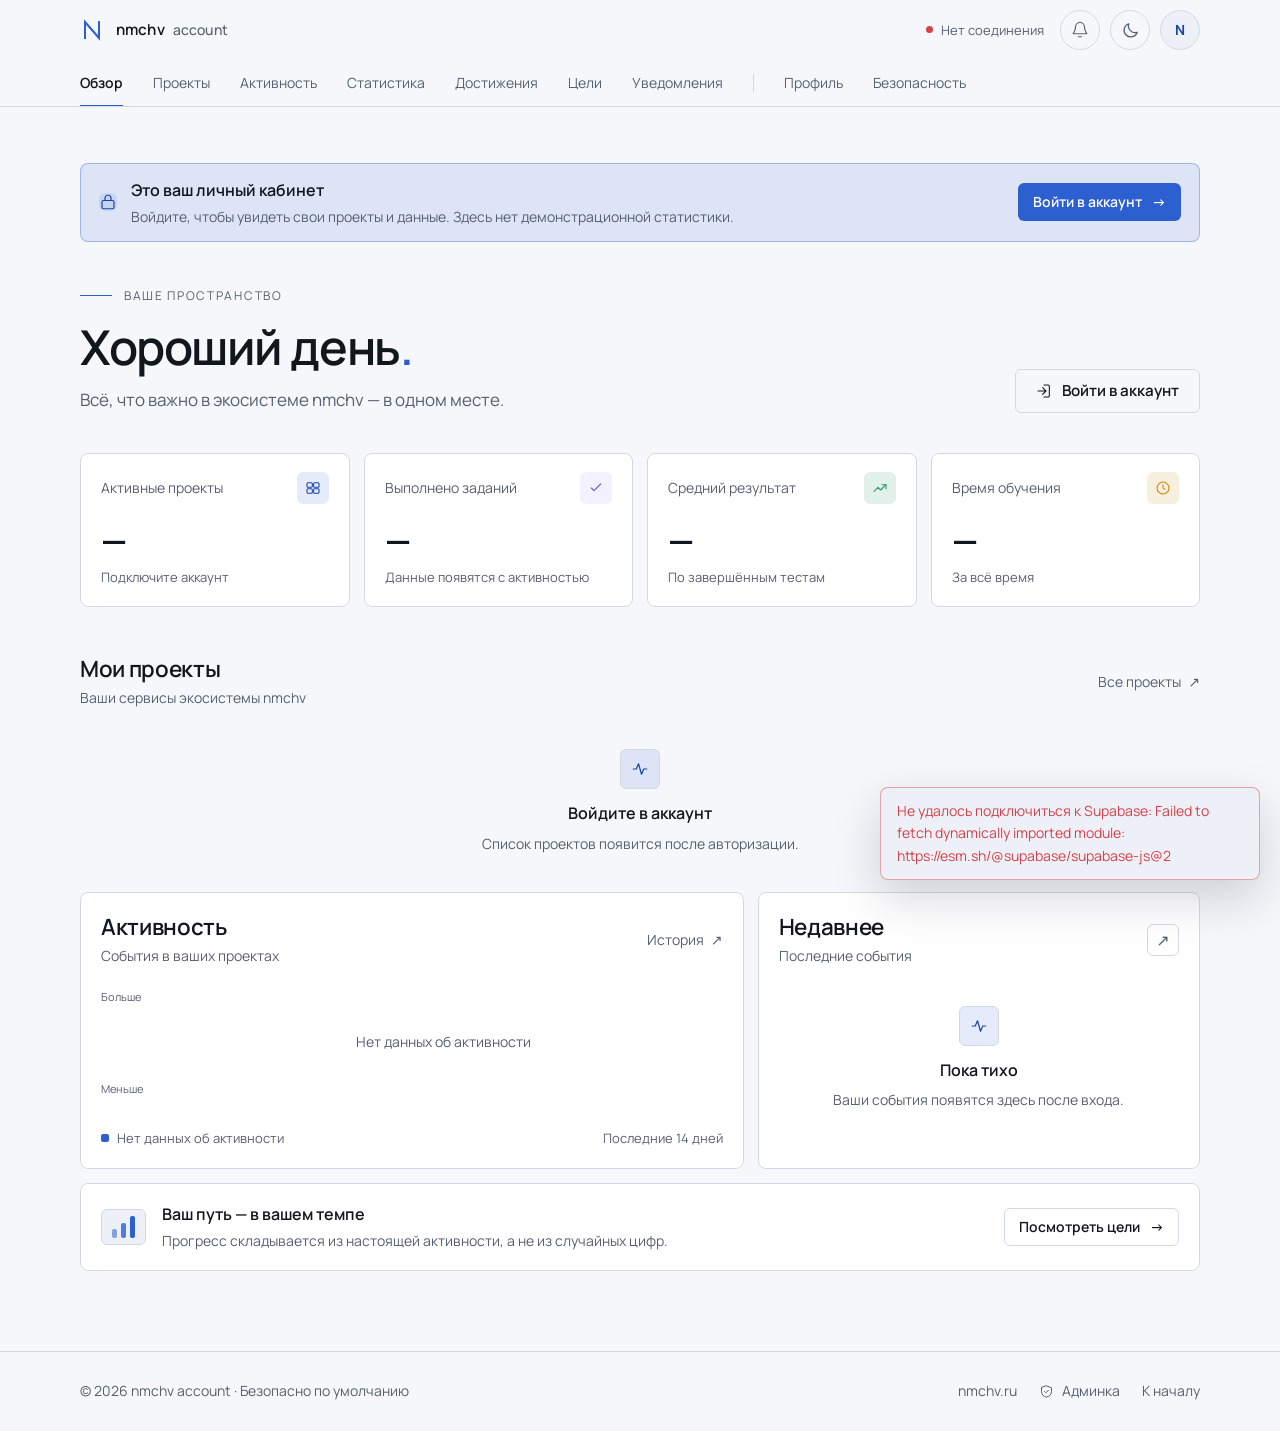
==== commit b5913539: "Add files via upload" ====
--- a/index.html
+++ b/index.html
@@ -16,7 +16,7 @@
     <link rel="preconnect" href="https://fonts.gstatic.com" crossorigin>
     <link href="https://fonts.googleapis.com/css2?family=Manrope:wght@400;500;600;700&display=swap" rel="stylesheet">
     <link rel="stylesheet" href="./styles/tokens.css">
-    <link rel="stylesheet" href="./styles/app.css?v=6">
+    <link rel="stylesheet" href="./styles/app.css?v=7">
     <script type="module" src="./scripts/app.js"></script>
   </head>
   <body>
@@ -30,6 +30,7 @@
         <div class="header-actions">
           <span class="connection-status" id="connection-status"><span class="status-dot"></span><span>Проверяем подключение</span></span>
           <button class="icon-button notification-button" type="button" data-navigate="notifications" aria-label="Уведомления"><span data-icon="bell"></span><span class="notification-indicator" id="notification-indicator" hidden></span></button>
+          <button class="icon-button" id="logout-button" type="button" aria-label="Выйти из аккаунта" title="Выйти из аккаунта" hidden><span data-icon="logout"></span></button>
           <button type="button" class="theme-toggle" data-theme-toggle data-label-light="Включить светлую тему" data-label-dark="Включить тёмную тему" aria-label="Включить светлую тему" title="Включить светлую тему">
             <svg class="icon-sun" viewBox="0 0 24 24" aria-hidden="true" focusable="false"><circle cx="12" cy="12" r="4" /><path d="M12 2.5v2.2M12 19.3v2.2M2.5 12h2.2M19.3 12h2.2M5.3 5.3l1.6 1.6M17.1 17.1l1.6 1.6M18.7 5.3l-1.6 1.6M6.9 17.1l-1.6 1.6" /></svg>
             <svg class="icon-moon" viewBox="0 0 24 24" aria-hidden="true" focusable="false"><path d="M20.5 14.2A8.5 8.5 0 0 1 9.8 3.5a8.5 8.5 0 1 0 10.7 10.7Z" /></svg>
@@ -185,6 +186,17 @@
               <section class="panel security-card security-card--muted"><div class="security-icon" data-icon="key"></div><div class="security-copy"><h2>Passkeys и вход по биометрии</h2><p>Поддержка WebAuthn будет доступна после настройки провайдера авторизации.</p></div><span class="coming-soon">Позже</span></section>
             </div>
           </section>
+          <section class="view" data-view="admin">
+            <div class="page-heading"><div><div class="eyebrow"><span class="eyebrow-line"></span> ДЛЯ АДМИНИСТРАТОРА</div><h1>Админка<span class="heading-period">.</span></h1><p class="page-description">Обзор пользователей и активности экосистемы. Только чтение.</p></div><button class="button button--secondary" id="admin-refresh" type="button">Обновить</button></div>
+            <div class="inline-error" id="admin-error" role="alert" hidden></div>
+            <div class="metric-grid metric-grid--statistics">
+              <article class="metric-card"><div class="metric-top"><span class="metric-label">Пользователей</span><span class="metric-icon metric-icon--blue" data-icon="profile"></span></div><div class="metric-value" id="admin-users">—</div><div class="metric-foot">Всего профилей</div></article>
+              <article class="metric-card"><div class="metric-top"><span class="metric-label">Событий</span><span class="metric-icon metric-icon--violet" data-icon="activity"></span></div><div class="metric-value" id="admin-events">—</div><div class="metric-foot">За всё время</div></article>
+              <article class="metric-card"><div class="metric-top"><span class="metric-label">Новых за 7 дней</span><span class="metric-icon metric-icon--mint" data-icon="trend"></span></div><div class="metric-value" id="admin-new">—</div><div class="metric-foot">Регистрации</div></article>
+              <article class="metric-card"><div class="metric-top"><span class="metric-label">Активных за 7 дней</span><span class="metric-icon metric-icon--amber" data-icon="check"></span></div><div class="metric-value" id="admin-active">—</div><div class="metric-foot">Есть события</div></article>
+            </div>
+            <section class="panel page-panel"><div class="panel-heading"><div><h2>Пользователи</h2><p>Последние 50 регистраций</p></div></div><div class="table-wrap"><table class="admin-table"><thead><tr><th>Имя</th><th>Username</th><th>Язык</th><th>Регистрация</th></tr></thead><tbody id="admin-users-body"></tbody></table></div></section>
+          </section>
     </main>
 
     <footer class="footer">
@@ -192,7 +204,7 @@
         <span>© 2026 nmchv account · Безопасно по умолчанию</span>
         <nav class="footer-links" aria-label="Экосистема nmchv">
           <a href="https://nmchv.ru" rel="noopener">nmchv.ru</a>
-          <a href="https://geotrainer.nmchv.ru" rel="noopener">Геотренажёр</a>
+          <button class="footer-admin" id="admin-button" type="button"><span data-icon="shield"></span> Админка</button>
           <a href="#overview">К началу</a>
         </nav>
       </div>
--- a/styles/app.css
+++ b/styles/app.css
@@ -261,6 +261,19 @@
 .security-actions { display: flex; gap: 8px; margin-left: auto; flex: none; }
 .security-actions .button { margin-left: 0; }
 .security-card--muted { opacity: .7; }
+
+/* ---------- Админка ---------- */
+.footer-admin { display: inline-flex; align-items: center; gap: 8px; padding: 0; border: 0; color: inherit; background: none; font-size: inherit; transition: color .25s var(--ease); }
+.footer-admin:hover { color: var(--color-accent-hover); }
+.footer-admin [data-icon] { width: 15px; height: 15px; }
+#admin-error { margin-bottom: 14px; }
+.table-wrap { margin-top: 14px; overflow-x: auto; }
+.admin-table { width: 100%; border-collapse: collapse; font-size: var(--fs-small); }
+.admin-table th { padding: 10px 12px; border-bottom: 1px solid var(--color-border); color: var(--color-text-secondary); font-size: .75rem; font-weight: 600; letter-spacing: .08em; text-align: left; text-transform: uppercase; white-space: nowrap; }
+.admin-table td { padding: 12px; border-bottom: 1px solid var(--color-border); white-space: nowrap; }
+.admin-table tr:last-child td { border-bottom: 0; }
+.admin-table td:first-child { font-weight: 600; }
+.admin-table .muted { color: var(--color-text-secondary); font-weight: 400; }
 
 /* ---------- Кнопки ---------- */
 .button { display: inline-flex; min-height: 44px; align-items: center; justify-content: center; gap: 10px; padding: 0 20px; border: 1px solid transparent; border-radius: var(--radius); font-size: .95rem; font-weight: 600; line-height: 1.2; transition: background-color .25s var(--ease), border-color .25s var(--ease), color .25s var(--ease), transform .35s var(--ease), box-shadow .35s var(--ease); }
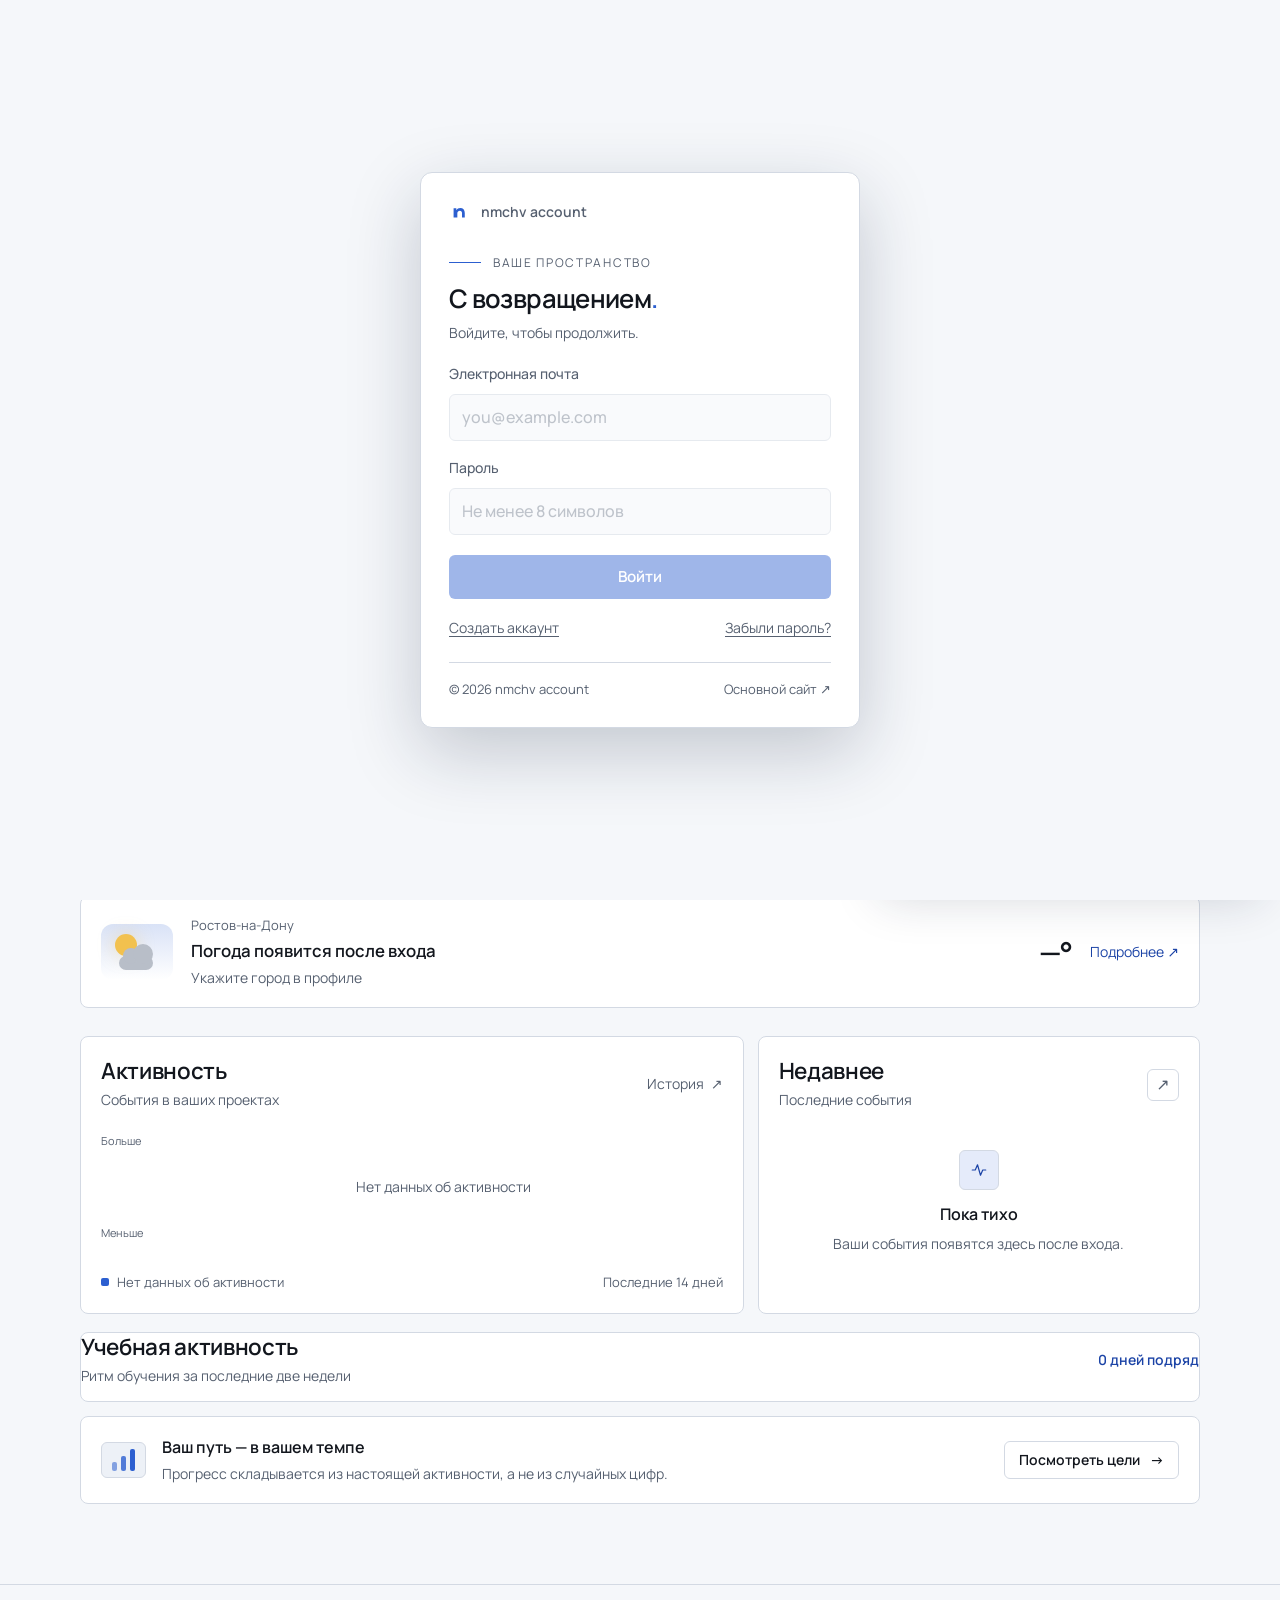
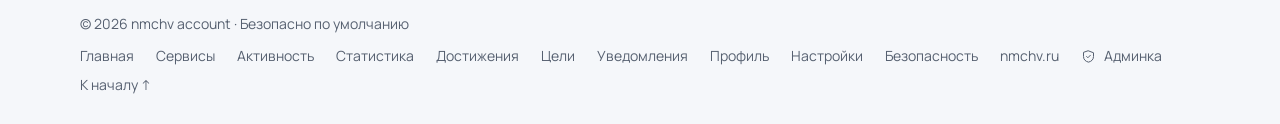
==== commit 4ee4dcf3: "Add admin-managed legal documents for registration" ====
--- a/index.html
+++ b/index.html
@@ -16,7 +16,7 @@
     <link rel="preconnect" href="https://fonts.gstatic.com" crossorigin>
     <link href="https://fonts.googleapis.com/css2?family=Manrope:wght@400;500;600;700&display=swap" rel="stylesheet">
     <link rel="stylesheet" href="./styles/tokens.css">
-    <link rel="stylesheet" href="./styles/app.css?v=7">
+    <link rel="stylesheet" href="./styles/app.css?v=8">
     <script type="module" src="./scripts/app.js"></script>
   </head>
   <body>
@@ -24,11 +24,10 @@
     <header class="site-header" id="site-header">
       <div class="container">
         <a class="brand" href="#overview" aria-label="nmchv account — главная">
-          <svg class="brand-mark" viewBox="0 0 24 24" aria-hidden="true" focusable="false"><path d="M5 20V4l14 16V4" fill="none" stroke="currentColor" stroke-width="2" stroke-linecap="square" /></svg>
+            <svg class="brand-mark" viewBox="0 0 24 24" aria-hidden="true" focusable="false"><path d="M5 18V8h3v2c1-1.6 2.4-2.4 4.2-2.4 3.2 0 5 2.2 5 5.4V18h-3v-4.8c0-1.7-.8-2.7-2.3-2.7-1.6 0-2.8 1.1-2.8 3V18z" fill="currentColor" /></svg>
           <span class="brand-name">nmchv<span>account</span></span>
         </a>
         <div class="header-actions">
-          <span class="connection-status" id="connection-status"><span class="status-dot"></span><span>Проверяем подключение</span></span>
           <button class="icon-button notification-button" type="button" data-navigate="notifications" aria-label="Уведомления"><span data-icon="bell"></span><span class="notification-indicator" id="notification-indicator" hidden></span></button>
           <button class="icon-button" id="logout-button" type="button" aria-label="Выйти из аккаунта" title="Выйти из аккаунта" hidden><span data-icon="logout"></span></button>
           <button type="button" class="theme-toggle" data-theme-toggle data-label-light="Включить светлую тему" data-label-dark="Включить тёмную тему" aria-label="Включить светлую тему" title="Включить светлую тему">
@@ -51,6 +50,7 @@
           <a class="nav-link" href="#notifications" data-route="notifications">Уведомления <span class="nav-count" id="notification-count" hidden></span></a>
           <span class="nav-sep" aria-hidden="true"></span>
           <a class="nav-link" href="#profile" data-route="profile">Профиль</a>
+          <a class="nav-link" href="#settings" data-route="settings">Настройки</a>
           <a class="nav-link" href="#security" data-route="security">Безопасность</a>
         </nav>
       </div>
@@ -67,7 +67,7 @@
             <div class="page-heading page-heading--overview">
               <div>
                 <div class="eyebrow"><span class="eyebrow-line"></span> ВАШЕ ПРОСТРАНСТВО</div>
-                <h1>Хороший день<span class="heading-period">.</span></h1>
+                <h1 id="overview-greeting">Добрый день<span class="heading-period">.</span></h1>
                 <p class="page-description" id="overview-description">Всё, что важно в экосистеме nmchv — в одном месте.</p>
               </div>
               <button class="button button--secondary" type="button" data-auth="login" id="overview-action"><span data-icon="login"></span> Войти в аккаунт</button>
@@ -102,6 +102,13 @@
             </div>
             <div class="project-grid project-grid--overview" id="overview-projects"></div>
 
+            <section class="weather-card" id="weather-card" aria-label="Погода">
+              <div class="weather-scene" id="weather-scene" aria-hidden="true"><span class="weather-sun"></span><span class="weather-cloud"></span><span class="weather-rain"><i></i><i></i><i></i></span></div>
+              <div class="weather-copy"><span class="weather-city" id="weather-city">Ростов-на-Дону</span><strong id="weather-summary">Загружаем погоду…</strong><span id="weather-updated">Погода сейчас</span></div>
+              <div class="weather-temperature" id="weather-temperature">—°</div>
+              <button class="weather-more" id="weather-more" type="button" aria-label="Подробнее о погоде">Подробнее <span aria-hidden="true">↗</span></button>
+            </section>
+
             <div class="overview-lower">
               <section class="panel activity-panel">
                 <div class="panel-heading"><div><h2>Активность</h2><p>События в ваших проектах</p></div><a class="text-link" href="#activity">История <span aria-hidden="true">↗</span></a></div>
@@ -117,6 +124,11 @@
               </section>
             </div>
 
+            <section class="panel streak-panel">
+              <div class="panel-heading"><div><h2>Учебная активность</h2><p>Ритм обучения за последние две недели</p></div><strong class="streak-count" id="streak-count">0 дней подряд</strong></div>
+              <div class="streak-days" id="streak-days" aria-label="Учебная активность по дням"></div>
+            </section>
+
             <div class="bottom-callout">
               <div class="callout-symbol" aria-hidden="true"><span></span><span></span><span></span></div>
               <div><strong>Ваш путь — в вашем темпе</strong><p>Прогресс складывается из настоящей активности, а не из случайных цифр.</p></div>
@@ -142,7 +154,17 @@
               <article class="metric-card"><div class="metric-top"><span class="metric-label">Завершённые тесты</span><span class="metric-icon metric-icon--mint" data-icon="check"></span></div><div class="metric-value" id="stats-tests">—</div><div class="metric-foot">По данным подключённых сервисов</div></article>
               <article class="metric-card"><div class="metric-top"><span class="metric-label">Выполнено заданий</span><span class="metric-icon metric-icon--amber" data-icon="trend"></span></div><div class="metric-value" id="stats-tasks">—</div><div class="metric-foot">По данным подключённых сервисов</div></article>
             </div>
-            <section class="panel page-panel statistics-panel"><div class="panel-heading"><div><h2>Ритм активности</h2><p>События по дням за последние две недели</p></div></div><div class="inline-error" id="statistics-error" role="alert" hidden></div><div class="activity-chart activity-chart--large" id="statistics-chart"></div></section>
+            <section class="panel page-panel statistics-panel">
+              <div class="panel-heading"><div><h2>Ритм активности</h2><p>Фильтруйте периоды и сервисы, нажимайте на точки графика</p></div></div>
+              <div class="inline-error" id="statistics-error" role="alert" hidden></div>
+              <div class="chart-controls" role="group" aria-label="Период графика">
+                <button class="chart-filter is-active" type="button" data-chart-days="14">14 дней</button>
+                <button class="chart-filter" type="button" data-chart-days="30">30 дней</button>
+              </div>
+              <div class="chart-controls chart-service-filters" id="chart-services" aria-label="Фильтр по сервису"></div>
+              <div class="interactive-chart" id="statistics-chart"></div>
+            </section>
+            <div class="stats-breakdown" id="stats-breakdown"></div>
           </section>
 
           <section class="view" data-view="achievements">
@@ -169,12 +191,24 @@
                 <label class="field"><span>Имя</span><input name="display_name" maxlength="80" autocomplete="name" placeholder="Как к вам обращаться"></label>
                 <label class="field"><span>Имя пользователя</span><input name="username" maxlength="40" autocomplete="username" placeholder="username"></label>
                 <label class="field"><span>Ссылка на аватар</span><input name="avatar_url" type="url" maxlength="2048" placeholder="https://example.com/avatar.jpg"></label>
+                <label class="field"><span>Загрузить аватар</span><input name="avatar_file" type="file" accept="image/png,image/jpeg,image/webp,image/avif"></label>
                 <label class="field field--wide"><span>О себе</span><textarea name="bio" maxlength="240" rows="3" placeholder="Несколько слов о себе"></textarea></label>
                 <label class="field"><span>Язык</span><select name="preferred_language"><option value="ru">Русский</option><option value="en">English</option></select></label>
                 <label class="field"><span>Часовой пояс</span><input name="timezone" maxlength="64" placeholder="Europe/Moscow"></label>
+                <label class="field"><span>Город для погоды</span><input name="weather_city" maxlength="120" placeholder="Ростов-на-Дону"></label>
+                <label class="field field--wide"><span class="toggle-control"><input id="privacy-toggle" type="checkbox" checked><span>Не публиковать профиль и учебную активность</span></span></label>
                 <div class="form-actions field--wide"><span class="form-hint">Изменения доступны только после подключения аккаунта.</span><button class="button button--primary" type="submit">Сохранить профиль</button></div>
               </form>
             </section>
+          </section>
+
+          <section class="view" data-view="settings">
+            <div class="page-heading"><div><div class="eyebrow"><span class="eyebrow-line"></span> ВАШИ ПРЕДПОЧТЕНИЯ</div><h1>Настройки<span class="heading-period">.</span></h1><p class="page-description">Внешний вид, конфиденциальность и связь с командой.</p></div></div>
+            <div class="settings-stack">
+              <section class="panel settings-option"><div><h2>Тема оформления</h2><p>Выберите удобный вариант внешнего вида кабинета.</p></div><select id="theme-select" aria-label="Тема оформления"><option value="dark">Тёмная</option><option value="light">Светлая</option><option value="system">Как в системе</option></select></section>
+              <section class="panel settings-option"><div><h2>Конфиденциальность</h2><p>Профиль и учебная активность по умолчанию видны только вам.</p></div><a class="button button--secondary button--small" href="#profile" data-route="profile">Настроить профиль</a></section>
+              <section class="panel settings-option"><div><h2>Обратная связь</h2><p>Канал обратной связи появится здесь после завершения разработки.</p></div><button class="button button--secondary button--small" id="feedback-button" type="button">Написать нам</button></section>
+            </div>
           </section>
 
           <section class="view" data-view="security">
@@ -187,15 +221,46 @@
             </div>
           </section>
           <section class="view" data-view="admin">
-            <div class="page-heading"><div><div class="eyebrow"><span class="eyebrow-line"></span> ДЛЯ АДМИНИСТРАТОРА</div><h1>Админка<span class="heading-period">.</span></h1><p class="page-description">Обзор пользователей и активности экосистемы. Только чтение.</p></div><button class="button button--secondary" id="admin-refresh" type="button">Обновить</button></div>
+            <div class="page-heading"><div><div class="eyebrow"><span class="eyebrow-line"></span> ДЛЯ АДМИНИСТРАТОРА</div><h1>Админка<span class="heading-period">.</span></h1><p class="page-description">Пользователи, их данные и доступы к сервисам.</p></div><button class="button button--secondary" id="admin-refresh" type="button">Обновить</button></div>
             <div class="inline-error" id="admin-error" role="alert" hidden></div>
-            <div class="metric-grid metric-grid--statistics">
-              <article class="metric-card"><div class="metric-top"><span class="metric-label">Пользователей</span><span class="metric-icon metric-icon--blue" data-icon="profile"></span></div><div class="metric-value" id="admin-users">—</div><div class="metric-foot">Всего профилей</div></article>
-              <article class="metric-card"><div class="metric-top"><span class="metric-label">Событий</span><span class="metric-icon metric-icon--violet" data-icon="activity"></span></div><div class="metric-value" id="admin-events">—</div><div class="metric-foot">За всё время</div></article>
-              <article class="metric-card"><div class="metric-top"><span class="metric-label">Новых за 7 дней</span><span class="metric-icon metric-icon--mint" data-icon="trend"></span></div><div class="metric-value" id="admin-new">—</div><div class="metric-foot">Регистрации</div></article>
-              <article class="metric-card"><div class="metric-top"><span class="metric-label">Активных за 7 дней</span><span class="metric-icon metric-icon--amber" data-icon="check"></span></div><div class="metric-value" id="admin-active">—</div><div class="metric-foot">Есть события</div></article>
-            </div>
-            <section class="panel page-panel"><div class="panel-heading"><div><h2>Пользователи</h2><p>Последние 50 регистраций</p></div></div><div class="table-wrap"><table class="admin-table"><thead><tr><th>Имя</th><th>Username</th><th>Язык</th><th>Регистрация</th></tr></thead><tbody id="admin-users-body"></tbody></table></div></section>
+
+            <div id="admin-list-view">
+              <div class="admin-tabs" role="tablist">
+                <button class="admin-tab is-active" type="button" role="tab" data-admin-action="tab" data-tab="users">Пользователи</button>
+                <button class="admin-tab" type="button" role="tab" data-admin-action="tab" data-tab="projects">Сервисы</button>
+                <button class="admin-tab" type="button" role="tab" data-admin-action="tab" data-tab="legal">Документы</button>
+              </div>
+
+              <div id="admin-users-panel">
+                <div class="metric-grid metric-grid--statistics">
+                  <article class="metric-card"><div class="metric-top"><span class="metric-label">Пользователей</span><span class="metric-icon metric-icon--blue" data-icon="profile"></span></div><div class="metric-value" id="admin-users">—</div><div class="metric-foot">Всего аккаунтов</div></article>
+                  <article class="metric-card"><div class="metric-top"><span class="metric-label">Событий</span><span class="metric-icon metric-icon--violet" data-icon="activity"></span></div><div class="metric-value" id="admin-events">—</div><div class="metric-foot">За всё время</div></article>
+                  <article class="metric-card"><div class="metric-top"><span class="metric-label">Новых за 7 дней</span><span class="metric-icon metric-icon--mint" data-icon="trend"></span></div><div class="metric-value" id="admin-new">—</div><div class="metric-foot">Регистрации</div></article>
+                  <article class="metric-card"><div class="metric-top"><span class="metric-label">Активных за 7 дней</span><span class="metric-icon metric-icon--amber" data-icon="check"></span></div><div class="metric-value" id="admin-active">—</div><div class="metric-foot">Есть события</div></article>
+                </div>
+                <section class="panel page-panel">
+                  <div class="panel-heading"><div><h2>Пользователи</h2><p id="admin-users-count">—</p></div><input class="admin-search" id="admin-search" type="search" placeholder="Поиск по почте или имени" aria-label="Поиск пользователей"></div>
+                  <div class="table-wrap"><table class="admin-table"><thead><tr><th>Пользователь</th><th>Username</th><th>События</th><th>Активность</th><th>Регистрация</th><th></th></tr></thead><tbody id="admin-users-body"></tbody></table></div>
+                </section>
+              </div>
+
+              <div id="admin-projects-panel" hidden>
+                <section class="panel page-panel">
+                  <div class="panel-heading"><div><h2>Сервисы</h2><p>Статус и видимость в каталоге кабинета</p></div></div>
+                  <div class="table-wrap"><table class="admin-table"><thead><tr><th>Сервис</th><th>Статус</th><th>Видимость</th><th></th></tr></thead><tbody id="admin-projects-body"></tbody></table></div>
+                </section>
+              </div>
+
+              <div id="admin-legal-panel" hidden>
+                <section class="panel page-panel">
+                  <div class="panel-heading"><div><h2>Документы для регистрации</h2><p>Загрузите PDF-файлы — ссылки в форме регистрации обновятся автоматически</p></div></div>
+                  <div class="admin-legal-list" id="admin-legal-list"></div>
+                  <p class="form-hint" style="margin-top:14px">Файлы сохраняются в Supabase Storage (bucket <code>legal</code>, публичный доступ). Имена файлов: <code>user-agreement.pdf</code>, <code>privacy-policy.pdf</code>, <code>personal-data-consent.pdf</code>.</p>
+                </section>
+              </div>
+            </div>
+
+            <div id="admin-user-view" hidden></div>
           </section>
     </main>
 
@@ -203,26 +268,45 @@
       <div class="container">
         <span>© 2026 nmchv account · Безопасно по умолчанию</span>
         <nav class="footer-links" aria-label="Экосистема nmchv">
-          <a href="https://nmchv.ru" rel="noopener">nmchv.ru</a>
+          <a href="#overview" data-route="overview">Главная</a>
+          <a href="#projects" data-route="projects">Сервисы</a>
+          <a href="#activity" data-route="activity">Активность</a>
+          <a href="#statistics" data-route="statistics">Статистика</a>
+          <a href="#achievements" data-route="achievements">Достижения</a>
+          <a href="#goals" data-route="goals">Цели</a>
+          <a href="#notifications" data-route="notifications">Уведомления</a>
+          <a href="#profile" data-route="profile">Профиль</a>
+          <a href="#settings" data-route="settings">Настройки</a>
+          <a href="#security" data-route="security">Безопасность</a>
+          <a href="https://nmchv.ru/" rel="noopener noreferrer">nmchv.ru</a>
           <button class="footer-admin" id="admin-button" type="button"><span data-icon="shield"></span> Админка</button>
-          <a href="#overview">К началу</a>
+          <button type="button" id="back-to-top">К началу ↑</button>
         </nav>
       </div>
     </footer>
 
-    <dialog class="dialog" id="auth-dialog" aria-labelledby="auth-title">
-      <form method="dialog" class="dialog-close-form"><button class="icon-button dialog-close" aria-label="Закрыть">×</button></form>
-      <div class="dialog-brand"><svg class="brand-mark" viewBox="0 0 24 24" aria-hidden="true" focusable="false"><path d="M5 20V4l14 16V4" fill="none" stroke="currentColor" stroke-width="2" stroke-linecap="square" /></svg><span>nmchv account</span></div>
+    <section class="auth-screen" id="auth-screen" aria-labelledby="auth-title">
+      <div class="auth-card">
+      <a class="dialog-brand" href="https://nmchv.ru/" aria-label="nmchv account — основной сайт"><svg class="brand-mark" viewBox="0 0 24 24" aria-hidden="true" focusable="false"><path d="M5 18V8h3v2c1-1.6 2.4-2.4 4.2-2.4 3.2 0 5 2.2 5 5.4V18h-3v-4.8c0-1.7-.8-2.7-2.3-2.7-1.6 0-2.8 1.1-2.8 3V18z" fill="currentColor" /></svg><span>nmchv account</span></a>
       <div class="dialog-heading"><div class="eyebrow"><span class="eyebrow-line"></span> ВАШЕ ПРОСТРАНСТВО</div><h2 id="auth-title">С возвращением<span class="heading-period">.</span></h2><p id="auth-description">Войдите, чтобы продолжить.</p></div>
       <div class="auth-error" id="auth-error" role="alert" hidden></div>
       <form class="auth-form" id="auth-form">
+        <label class="field" id="display-name-field" hidden><span>Имя</span><input name="display_name" maxlength="80" autocomplete="name" placeholder="Как к вам обращаться"></label>
         <label class="field"><span>Электронная почта</span><input name="email" type="email" autocomplete="email" required placeholder="you@example.com"></label>
         <label class="field" id="password-field"><span>Пароль</span><input name="password" type="password" minlength="8" autocomplete="current-password" required placeholder="Не менее 8 символов"></label>
+        <fieldset class="legal-consents" id="legal-consents" hidden>
+          <legend>Документы для регистрации</legend>
+          <label><input type="checkbox" name="legal_terms" required><span>Принимаю <a id="legal-link-user-agreement" data-legal-key="user-agreement" href="#" target="_blank" rel="noopener noreferrer">Пользовательское соглашение</a></span></label>
+          <label><input type="checkbox" name="legal_privacy" required><span>Согласен(на) с <a id="legal-link-privacy-policy" data-legal-key="privacy-policy" href="#" target="_blank" rel="noopener noreferrer">Политикой конфиденциальности</a></span></label>
+          <label><input type="checkbox" name="legal_data" required><span>Согласен(на) на <a id="legal-link-personal-data-consent" data-legal-key="personal-data-consent" href="#" target="_blank" rel="noopener noreferrer">обработку персональных данных</a></span></label>
+        </fieldset>
         <button class="button button--primary auth-submit" type="submit" id="auth-submit">Войти</button>
       </form>
       <div class="auth-footer" id="auth-footer"><button type="button" class="text-button" data-auth="register">Создать аккаунт</button><button type="button" class="text-button" data-auth="reset">Забыли пароль?</button></div>
       <p class="auth-config-note" id="auth-config-note" hidden>Авторизация пока не подключена. Укажите публичные параметры Supabase в <code>scripts/config.js</code>.</p>
-    </dialog>
+      <footer class="auth-screen-footer"><span>© 2026 nmchv account</span><a href="https://nmchv.ru/" target="_blank" rel="noopener noreferrer">Основной сайт ↗</a></footer>
+      </div>
+    </section>
 
     <dialog class="dialog dialog--compact" id="goal-dialog" aria-labelledby="goal-title">
       <form method="dialog" class="dialog-close-form"><button class="icon-button dialog-close" aria-label="Закрыть">×</button></form>
@@ -236,6 +320,23 @@
         <button class="button button--primary auth-submit" type="submit">Создать цель</button>
       </form>
     </dialog>
+    <dialog class="dialog dialog--compact weather-dialog" id="weather-dialog" aria-labelledby="weather-dialog-title">
+      <form method="dialog" class="dialog-close-form"><button class="icon-button dialog-close" aria-label="Закрыть">×</button></form>
+      <div class="eyebrow"><span class="eyebrow-line"></span> ПОГОДА СЕЙЧАС</div><h2 id="weather-dialog-title">Ростов-на-Дону</h2>
+      <div class="weather-detail-main"><span class="weather-detail-icon" id="weather-detail-icon">☀</span><strong id="weather-detail-temperature">—°</strong><span id="weather-detail-summary">Загрузка…</span></div>
+      <div class="weather-details" id="weather-details"></div>
+    </dialog>
+    <dialog class="dialog dialog--compact" id="task-dialog" aria-labelledby="task-dialog-title">
+      <form method="dialog" class="dialog-close-form"><button class="icon-button dialog-close" aria-label="Закрыть">×</button></form>
+      <div class="dialog-heading"><div class="eyebrow"><span class="eyebrow-line"></span> МАЛЕНЬКИЙ ШАГ</div><h2 id="task-dialog-title">Новая задача<span class="heading-period">.</span></h2><p>Добавьте понятное действие для вашей цели.</p></div>
+      <div class="auth-error" id="task-error" role="alert" hidden></div>
+      <form class="auth-form" id="task-form">
+        <input name="goal_id" type="hidden">
+        <label class="field"><span>Что нужно сделать?</span><input name="title" maxlength="160" required placeholder="Например, пройти один урок"></label>
+        <label class="field"><span>Срок (необязательно)</span><input name="due_at" type="date"></label>
+        <button class="button button--primary auth-submit" type="submit">Добавить задачу</button>
+      </form>
+    </dialog>
     <div class="toast-region" id="toast-region" aria-live="polite" aria-atomic="true"></div>
   </body>
 </html>
--- a/styles/app.css
+++ b/styles/app.css
@@ -267,13 +267,53 @@
 .footer-admin:hover { color: var(--color-accent-hover); }
 .footer-admin [data-icon] { width: 15px; height: 15px; }
 #admin-error { margin-bottom: 14px; }
+.muted { color: var(--color-text-secondary); font-weight: 400; }
+.muted.block { display: block; margin-top: 2px; }
 .table-wrap { margin-top: 14px; overflow-x: auto; }
 .admin-table { width: 100%; border-collapse: collapse; font-size: var(--fs-small); }
 .admin-table th { padding: 10px 12px; border-bottom: 1px solid var(--color-border); color: var(--color-text-secondary); font-size: .75rem; font-weight: 600; letter-spacing: .08em; text-align: left; text-transform: uppercase; white-space: nowrap; }
-.admin-table td { padding: 12px; border-bottom: 1px solid var(--color-border); white-space: nowrap; }
+.admin-table td { padding: 12px; border-bottom: 1px solid var(--color-border); vertical-align: middle; }
 .admin-table tr:last-child td { border-bottom: 0; }
-.admin-table td:first-child { font-weight: 600; }
-.admin-table .muted { color: var(--color-text-secondary); font-weight: 400; }
+.admin-table tr.is-clickable { cursor: pointer; transition: background-color .2s var(--ease); }
+.admin-table tr.is-clickable:hover { background: var(--color-surface-elevated); }
+.admin-table td .muted { font-size: var(--fs-xs); }
+.admin-tabs { display: flex; gap: 8px; margin-bottom: 20px; }
+.admin-tab { min-height: 38px; padding: 0 16px; border: 1px solid var(--color-border); border-radius: 999px; color: var(--color-text-secondary); background: transparent; font-size: var(--fs-small); transition: color .25s var(--ease), border-color .25s var(--ease), background-color .25s var(--ease); }
+.admin-tab:hover { color: var(--color-text-primary); border-color: var(--color-accent); }
+.admin-tab.is-active { color: var(--color-text-primary); border-color: var(--color-accent); background: var(--accent-soft); font-weight: 600; }
+.admin-search, .admin-select, .admin-mini input, .admin-notify input, .admin-notify textarea { min-height: 40px; padding: 8px 12px; border: 1px solid var(--color-border); border-radius: var(--radius); outline: 0; color: var(--color-text-primary); background: var(--color-background); font-size: var(--fs-small); transition: border-color .2s var(--ease); }
+.admin-search { width: min(280px, 100%); }
+.admin-search:focus, .admin-select:focus, .admin-mini input:focus, .admin-notify input:focus, .admin-notify textarea:focus { border-color: var(--color-accent); }
+.admin-notify textarea { min-height: 84px; resize: vertical; }
+.admin-user-head { display: flex; align-items: flex-start; justify-content: space-between; gap: 24px; margin: 22px 0 24px; }
+.admin-user-head h2 { font-size: clamp(1.5rem, 1.2rem + 1vw, 2rem); font-weight: 600; letter-spacing: -.02em; }
+.admin-user-head p { margin-top: 4px; font-size: var(--fs-small); }
+.admin-bio { max-width: 40em; color: var(--color-text-primary); }
+.admin-user-dates { font-size: var(--fs-xs); line-height: 1.7; text-align: right; white-space: nowrap; }
+.admin-section { margin-bottom: 14px; }
+.admin-two { display: grid; grid-template-columns: repeat(2, minmax(0, 1fr)); gap: 14px; margin-bottom: 14px; }
+.admin-two .admin-section { margin-bottom: 0; }
+.admin-list { display: grid; margin-top: 12px; font-size: var(--fs-small); }
+.admin-line { display: flex; align-items: center; justify-content: space-between; gap: 16px; min-height: 44px; padding: 8px 0; border-bottom: 1px solid var(--color-border); }
+.admin-line:last-child { border-bottom: 0; }
+.admin-line--block { align-items: flex-start; }
+.admin-line > span:first-child { min-width: 0; overflow-wrap: anywhere; }
+.admin-line > .muted:last-child { flex: none; font-size: var(--fs-xs); text-align: right; }
+.admin-inline { display: flex; gap: 10px; margin-top: 14px; }
+.admin-inline .admin-select { flex: 1; min-width: 0; }
+.admin-notify { display: grid; gap: 10px; margin-top: 14px; }
+.admin-notify button { justify-self: start; }
+.admin-access { display: grid; margin-top: 8px; }
+.admin-access-row { display: grid; grid-template-columns: minmax(150px, 1.2fr) 104px minmax(110px, 1fr) minmax(140px, 1fr) 190px; align-items: end; gap: 14px; padding: 16px 0; border-bottom: 1px solid var(--color-border); }
+.admin-access-row:last-child { border-bottom: 0; }
+.admin-access-name { display: grid; gap: 2px; align-self: center; }
+.admin-access-name .muted { font-size: var(--fs-xs); }
+.admin-mini { display: grid; gap: 6px; color: var(--color-text-secondary); font-size: var(--fs-xs); }
+.admin-mini input { width: 100%; }
+.admin-row-actions { display: flex; gap: 8px; }
+.admin-badge { display: inline-flex; align-items: center; align-self: center; justify-self: start; padding: 3px 10px; border: 1px solid var(--color-border); border-radius: 999px; color: var(--color-text-secondary); font-size: .75rem; white-space: nowrap; }
+.admin-badge--active { border-color: color-mix(in srgb, var(--color-ok) 40%, transparent); color: var(--color-ok); }
+.admin-badge--revoked, .admin-badge--expired { border-color: color-mix(in srgb, var(--color-bad) 40%, transparent); color: var(--color-bad); }
 
 /* ---------- Кнопки ---------- */
 .button { display: inline-flex; min-height: 44px; align-items: center; justify-content: center; gap: 10px; padding: 0 20px; border: 1px solid transparent; border-radius: var(--radius); font-size: .95rem; font-weight: 600; line-height: 1.2; transition: background-color .25s var(--ease), border-color .25s var(--ease), color .25s var(--ease), transform .35s var(--ease), box-shadow .35s var(--ease); }
@@ -319,6 +359,12 @@
   .achievement-grid, .goal-grid { grid-template-columns: repeat(2, minmax(0, 1fr)); }
 }
 @media (max-width: 860px) {
+  .admin-two { grid-template-columns: 1fr; }
+  .admin-access-row { grid-template-columns: 1fr 1fr; }
+  .admin-badge { grid-column: 1 / -1; }
+  .admin-access-name, .admin-row-actions { grid-column: 1 / -1; }
+  .admin-user-head { flex-direction: column; gap: 12px; }
+  .admin-user-dates { text-align: left; white-space: normal; }
   .metric-grid { grid-template-columns: repeat(2, minmax(0, 1fr)); }
   .overview-lower { grid-template-columns: 1fr; }
 }
@@ -367,3 +413,250 @@
 @media (prefers-reduced-motion: reduce) {
   *, *::before, *::after { scroll-behavior: auto !important; animation-duration: .01ms !important; animation-iteration-count: 1 !important; transition-duration: .01ms !important; }
 }
+
+/* ---------- Авторизация (экран) ---------- */
+.auth-screen {
+  position: fixed;
+  inset: 0;
+  z-index: 80;
+  display: grid;
+  place-items: center;
+  padding: 24px var(--gutter);
+  overflow-y: auto;
+  background: var(--color-background);
+}
+.auth-screen[hidden] { display: none !important; }
+.auth-card {
+  position: relative;
+  width: min(440px, 100%);
+  padding: 28px;
+  border: 1px solid var(--color-border);
+  border-radius: 12px;
+  background: var(--color-surface);
+  box-shadow: var(--shadow-xl);
+}
+.auth-card .dialog-brand { margin-bottom: 4px; }
+.auth-screen-footer {
+  display: flex;
+  justify-content: space-between;
+  gap: 12px;
+  margin-top: 22px;
+  padding-top: 16px;
+  border-top: 1px solid var(--color-border);
+  color: var(--color-text-secondary);
+  font-size: var(--fs-xs);
+}
+.auth-screen-footer a:hover { color: var(--color-accent-hover); }
+.legal-consents {
+  display: grid;
+  gap: 10px;
+  margin: 0;
+  padding: 12px 14px;
+  border: 1px solid var(--color-border);
+  border-radius: var(--radius);
+}
+.legal-consents legend {
+  padding: 0 6px;
+  color: var(--color-text-secondary);
+  font-size: var(--fs-xs);
+  font-weight: 600;
+}
+.legal-consents label {
+  display: flex;
+  align-items: flex-start;
+  gap: 10px;
+  color: var(--color-text-secondary);
+  font-size: var(--fs-small);
+  line-height: 1.5;
+  font-weight: 400;
+}
+.legal-consents input[type="checkbox"] {
+  width: 16px;
+  height: 16px;
+  flex: none;
+  margin-top: 3px;
+  accent-color: var(--color-accent);
+}
+.legal-consents a { color: var(--color-accent-hover); text-decoration: underline; text-underline-offset: 2px; }
+
+/* ---------- Погода ---------- */
+.weather-card {
+  display: flex;
+  align-items: center;
+  gap: 18px;
+  margin: 18px 0 28px;
+  padding: 18px 20px;
+  border: 1px solid var(--color-border);
+  border-radius: var(--radius-lg);
+  background: var(--color-surface);
+  overflow: hidden;
+}
+.weather-scene {
+  position: relative;
+  width: 72px;
+  height: 56px;
+  flex: none;
+  border-radius: 12px;
+  background: linear-gradient(180deg, color-mix(in srgb, var(--color-accent) 18%, transparent), transparent);
+}
+.weather-sun {
+  position: absolute;
+  top: 10px; left: 14px;
+  width: 22px; height: 22px;
+  border-radius: 50%;
+  background: #f2c14e;
+  box-shadow: 0 0 18px rgb(242 193 78 / .35);
+}
+.weather-scene.is-night .weather-sun { background: #dfe7f5; box-shadow: 0 0 14px rgb(223 231 245 / .25); }
+.weather-cloud {
+  position: absolute;
+  bottom: 10px; left: 18px;
+  width: 34px; height: 14px;
+  border-radius: 999px;
+  background: color-mix(in srgb, var(--color-text-secondary) 35%, var(--color-surface-elevated));
+}
+.weather-cloud::before, .weather-cloud::after {
+  content: "";
+  position: absolute;
+  bottom: 6px;
+  border-radius: 50%;
+  background: inherit;
+}
+.weather-cloud::before { left: 4px; width: 16px; height: 16px; }
+.weather-cloud::after { left: 14px; width: 20px; height: 20px; }
+.weather-rain { position: absolute; left: 26px; bottom: 2px; display: none; gap: 4px; }
+.weather-scene.is-rainy .weather-rain { display: flex; }
+.weather-rain i { width: 2px; height: 8px; border-radius: 2px; background: var(--color-accent-hover); opacity: .7; }
+.weather-copy { display: grid; gap: 2px; min-width: 0; flex: 1; }
+.weather-city { color: var(--color-text-secondary); font-size: var(--fs-xs); }
+.weather-copy strong { font-size: 1.05rem; font-weight: 600; }
+.weather-copy span:last-child { color: var(--color-text-secondary); font-size: var(--fs-small); }
+.weather-temperature { font-size: 1.8rem; font-weight: 600; letter-spacing: -.03em; font-variant-numeric: tabular-nums; }
+.weather-more { margin-left: auto; padding: 0; border: 0; color: var(--color-accent-hover); background: none; font-size: var(--fs-small); white-space: nowrap; }
+.weather-more:hover { text-decoration: underline; text-underline-offset: 3px; }
+
+.weather-detail-main { display: grid; justify-items: center; gap: 4px; margin: 8px 0 18px; text-align: center; }
+.weather-detail-icon { font-size: 2rem; line-height: 1; }
+.weather-detail-main strong { font-size: 2.2rem; font-weight: 600; letter-spacing: -.03em; }
+.weather-detail-main span { color: var(--color-text-secondary); }
+.weather-details { display: grid; grid-template-columns: 1fr 1fr; gap: 10px 14px; }
+.weather-details > div { display: grid; gap: 2px; padding: 10px 12px; border: 1px solid var(--color-border); border-radius: var(--radius); background: var(--color-background); }
+.weather-details span { color: var(--color-text-secondary); font-size: var(--fs-xs); }
+.weather-details strong { font-size: var(--fs-small); font-weight: 600; }
+
+/* ---------- Учебная активность (стрик) ---------- */
+.streak-panel { margin-top: 18px; }
+.streak-count { color: var(--color-accent-hover); font-size: var(--fs-small); font-weight: 600; }
+.streak-days { display: grid; grid-template-columns: repeat(14, minmax(0, 1fr)); gap: 6px; margin-top: 14px; }
+.streak-day { display: grid; justify-items: center; gap: 4px; padding: 8px 2px; border: 1px solid var(--color-border); border-radius: var(--radius); color: var(--color-text-secondary); font-size: .6875rem; background: var(--color-background); }
+.streak-day span { text-transform: capitalize; }
+.streak-day i { font-style: normal; color: var(--color-text-primary); font-weight: 600; font-size: .75rem; }
+.streak-day.is-active { border-color: var(--accent-line); background: var(--accent-soft); }
+.streak-day.is-active i { color: var(--color-accent-hover); }
+
+/* ---------- Интерактивная статистика ---------- */
+.chart-controls { display: flex; flex-wrap: wrap; gap: 8px; margin-top: 12px; }
+.chart-service-filters { margin-top: 8px; }
+.chart-filter {
+  min-height: 34px;
+  padding: 0 12px;
+  border: 1px solid var(--color-border);
+  border-radius: 999px;
+  color: var(--color-text-secondary);
+  background: transparent;
+  font-size: var(--fs-small);
+  transition: color .2s var(--ease), border-color .2s var(--ease), background-color .2s var(--ease);
+}
+.chart-filter:hover { color: var(--color-text-primary); border-color: var(--color-accent); }
+.chart-filter.is-active { color: var(--color-text-primary); border-color: var(--color-accent); background: var(--accent-soft); font-weight: 600; }
+.interactive-chart { margin-top: 14px; }
+.stats-svg { width: 100%; height: auto; display: block; }
+.chart-grid-line { stroke: var(--color-border); stroke-width: 1; }
+.chart-line { fill: none; stroke: #6b91ed; stroke-width: 2.5; stroke-linecap: round; stroke-linejoin: round; }
+.chart-point { fill: var(--color-surface-elevated); stroke: #6b91ed; stroke-width: 2; cursor: pointer; }
+.chart-point.has-value { fill: #6b91ed; }
+.chart-point:focus { outline: none; stroke: var(--color-text-primary); stroke-width: 3; }
+.chart-x-labels { display: flex; justify-content: space-between; gap: 8px; margin-top: 6px; color: var(--color-text-secondary); font-size: var(--fs-xs); }
+.chart-insight { margin-top: 10px; color: var(--color-text-secondary); font-size: var(--fs-small); }
+.stats-breakdown { display: grid; grid-template-columns: repeat(2, minmax(0, 1fr)); gap: 12px; margin-top: 16px; }
+.stats-service { padding: 16px 18px; }
+.stats-service > div:first-child { display: grid; gap: 2px; margin-bottom: 10px; }
+.stats-service strong { font-size: var(--fs-body); font-weight: 600; }
+.stats-service span, .stats-service small { color: var(--color-text-secondary); font-size: var(--fs-small); }
+.stats-service-track { height: 6px; overflow: hidden; margin-bottom: 8px; border-radius: 999px; background: var(--fill-hover); }
+.stats-service-track i { display: block; height: 100%; border-radius: inherit; background: var(--color-accent); }
+.project-last-activity { display: block; margin-top: 10px; color: var(--color-text-secondary); font-size: var(--fs-xs); }
+
+/* ---------- Задачи в целях ---------- */
+.goal-tasks { display: grid; gap: 8px; margin-top: 14px; }
+.goal-task { display: grid; grid-template-columns: auto 1fr auto; align-items: start; gap: 10px; color: var(--color-text-secondary); font-size: var(--fs-small); }
+.goal-task input[type="checkbox"] { margin-top: 3px; accent-color: var(--color-accent); }
+.goal-task span { display: grid; gap: 2px; color: var(--color-text-primary); }
+.goal-task small { color: var(--color-text-secondary); font-size: var(--fs-xs); }
+.goal-task.is-complete span { color: var(--color-text-secondary); text-decoration: line-through; }
+.goal-task button { padding: 0 4px; border: 0; color: var(--color-text-secondary); background: none; font-size: 1rem; line-height: 1; }
+.goal-task button:hover { color: var(--color-bad); }
+.goal-add-task { margin-top: 12px; }
+
+/* ---------- Настройки ---------- */
+.settings-stack { display: grid; gap: 12px; }
+.settings-option { display: flex; align-items: center; justify-content: space-between; gap: 16px; padding: 18px 20px; }
+.settings-option h2 { font-size: var(--fs-body); font-weight: 600; }
+.settings-option p { margin-top: 4px; color: var(--color-text-secondary); font-size: var(--fs-small); line-height: 1.55; }
+.settings-option select { min-height: 40px; min-width: 180px; padding: 8px 36px 8px 12px; border: 1px solid var(--color-border); border-radius: var(--radius); outline: 0; color: var(--color-text-primary); background: var(--color-background); appearance: none; background-image: url("data:image/svg+xml,%3Csvg xmlns='http://www.w3.org/2000/svg' viewBox='0 0 12 12'%3E%3Cpath d='m2 4 4 4 4-4' fill='none' stroke='%23969eab' stroke-width='1.5'/%3E%3C/svg%3E"); background-repeat: no-repeat; background-position: right 12px center; background-size: 12px; }
+.settings-option select:focus { border-color: var(--color-accent); }
+.toggle-control { display: flex; align-items: flex-start; gap: 10px; color: var(--color-text-primary); font-weight: 500; }
+.toggle-control input { width: 16px; height: 16px; flex: none; margin-top: 3px; accent-color: var(--color-accent); }
+
+#back-to-top { padding: 0; border: 0; color: inherit; background: none; font: inherit; cursor: pointer; transition: color .25s var(--ease); }
+#back-to-top:hover { color: var(--color-accent-hover); }
+
+@media (max-width: 860px) {
+  .stats-breakdown { grid-template-columns: 1fr; }
+}
+@media (max-width: 680px) {
+  .auth-card { padding: 22px; }
+  .weather-card { flex-wrap: wrap; gap: 12px; }
+  .weather-temperature { margin-left: auto; }
+  .weather-more { width: 100%; text-align: left; }
+  .streak-days { grid-template-columns: repeat(7, minmax(0, 1fr)); }
+  .weather-details { grid-template-columns: 1fr; }
+  .settings-option { flex-direction: column; align-items: stretch; }
+  .settings-option select { width: 100%; }
+}
+
+/* ---------- Админка: документы ---------- */
+.admin-legal-list { display: grid; gap: 12px; margin-top: 14px; }
+.admin-legal-item {
+  display: flex;
+  align-items: center;
+  justify-content: space-between;
+  gap: 16px;
+  padding: 16px 18px;
+  border: 1px solid var(--color-border);
+  border-radius: var(--radius-lg);
+  background: var(--color-background);
+}
+.admin-legal-copy { display: grid; gap: 4px; min-width: 0; }
+.admin-legal-copy strong { font-size: var(--fs-body); font-weight: 600; }
+.admin-legal-copy a { color: var(--color-accent-hover); font-size: var(--fs-small); }
+.admin-legal-copy a:hover { text-decoration: underline; text-underline-offset: 3px; }
+.admin-legal-actions { display: flex; flex-wrap: wrap; align-items: center; justify-content: flex-end; gap: 10px; flex: none; }
+.admin-file-input { max-width: 240px; color: var(--color-text-secondary); font-size: var(--fs-small); }
+.admin-file-input::file-selector-button {
+  min-height: 34px;
+  margin-right: 10px;
+  padding: 0 12px;
+  border: 1px solid var(--color-border);
+  border-radius: var(--radius);
+  color: var(--color-text-primary);
+  background: var(--color-surface-elevated);
+  font: inherit;
+  font-size: var(--fs-small);
+  cursor: pointer;
+}
+@media (max-width: 860px) {
+  .admin-legal-item { flex-direction: column; align-items: stretch; }
+  .admin-legal-actions { justify-content: flex-start; }
+  .admin-file-input { max-width: 100%; }
+}
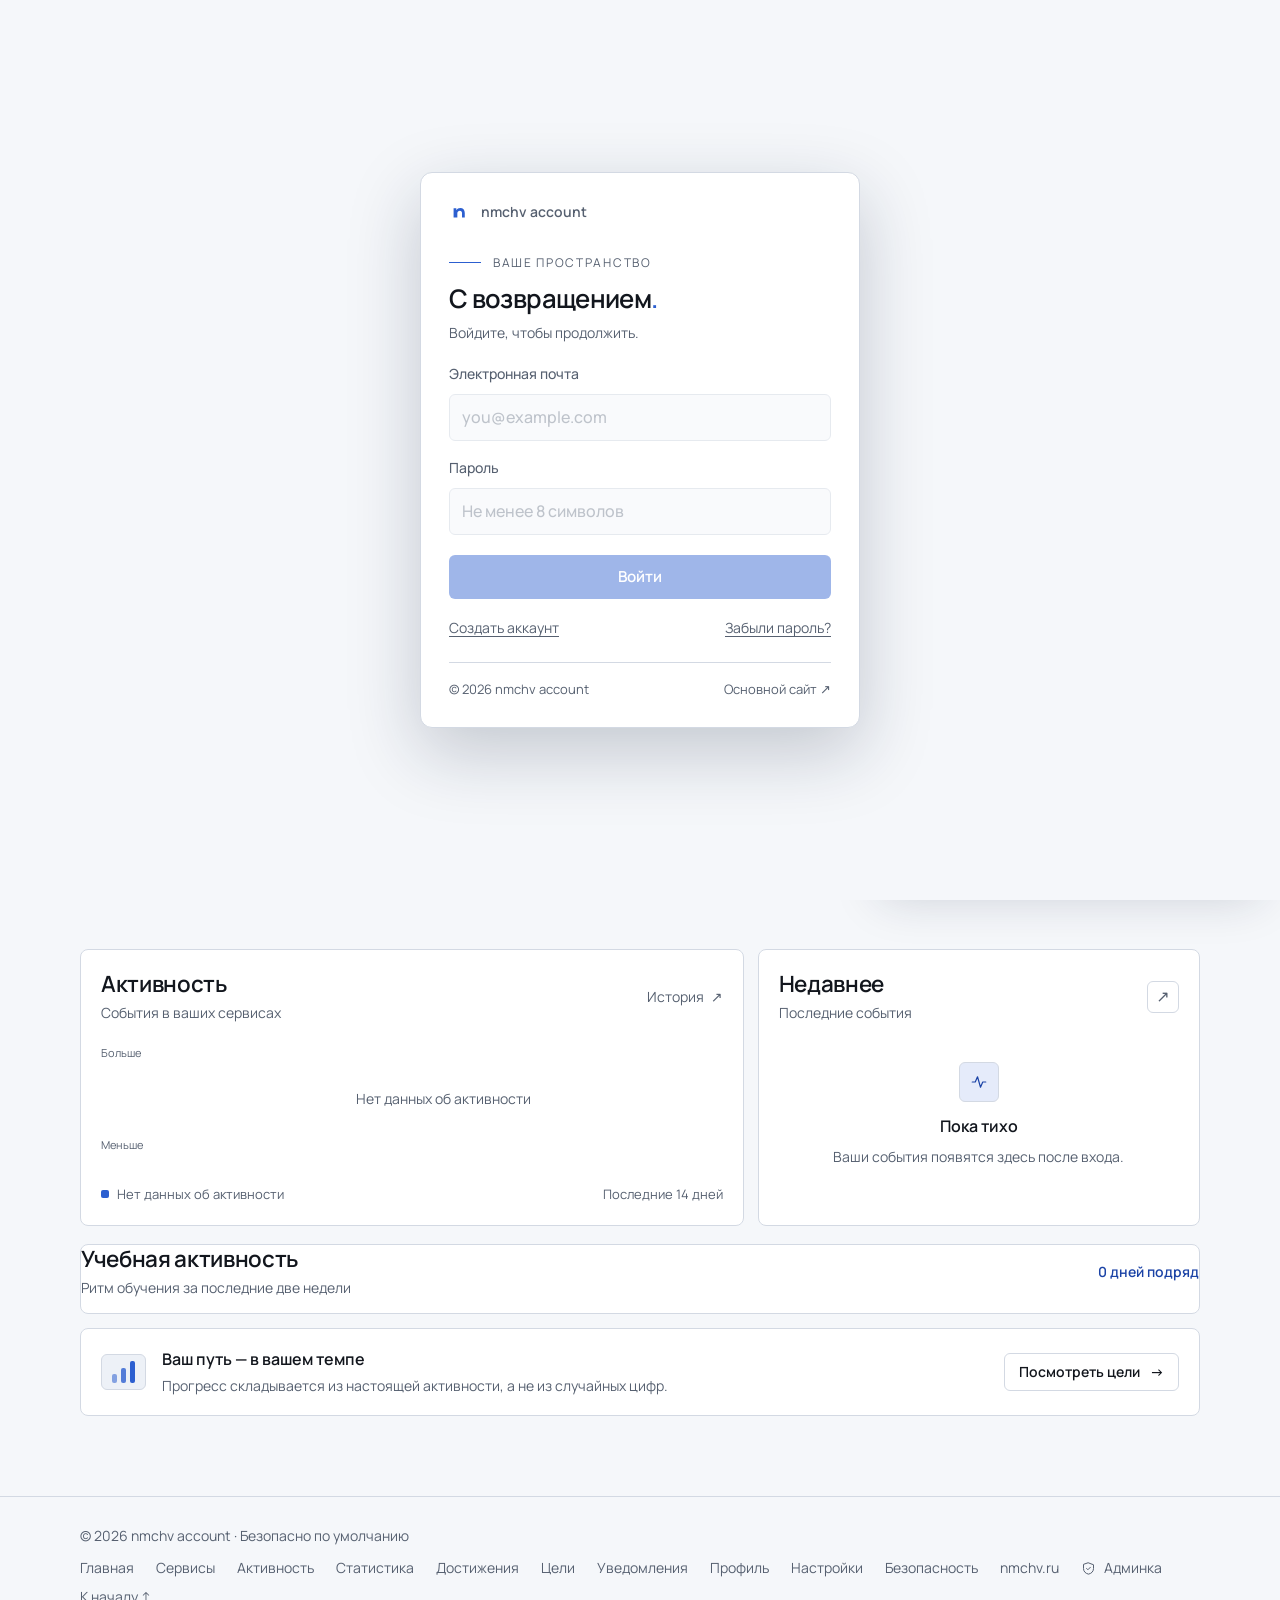
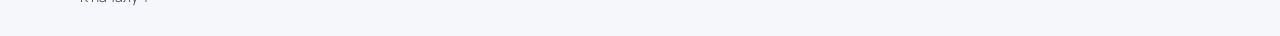
==== commit 8b7df477: "Redesign home, rename projects to services, and simplify admin access" ====
--- a/index.html
+++ b/index.html
@@ -42,7 +42,7 @@
       <div class="container">
         <nav class="tabs" aria-label="Разделы кабинета">
           <a class="nav-link" href="#overview" data-route="overview">Обзор</a>
-          <a class="nav-link" href="#projects" data-route="projects">Проекты</a>
+          <a class="nav-link" href="#projects" data-route="projects">Сервисы</a>
           <a class="nav-link" href="#activity" data-route="activity">Активность</a>
           <a class="nav-link" href="#statistics" data-route="statistics">Статистика</a>
           <a class="nav-link" href="#achievements" data-route="achievements">Достижения</a>
@@ -59,7 +59,7 @@
     <main class="content container" id="main">
           <div class="signed-out-banner" id="signed-out-banner">
             <span class="banner-icon" data-icon="lock"></span>
-            <div class="banner-copy"><strong>Это ваш личный кабинет</strong><span>Войдите, чтобы увидеть свои проекты и данные. Здесь нет демонстрационной статистики.</span></div>
+            <div class="banner-copy"><strong>Это ваш личный кабинет</strong><span>Войдите, чтобы увидеть свои сервисы и данные. Здесь нет демонстрационной статистики.</span></div>
             <button class="button button--primary button--small" type="button" data-auth="login">Войти в аккаунт <span aria-hidden="true">→</span></button>
           </div>
 
@@ -73,45 +73,39 @@
               <button class="button button--secondary" type="button" data-auth="login" id="overview-action"><span data-icon="login"></span> Войти в аккаунт</button>
             </div>
 
-            <div class="metric-grid">
-              <article class="metric-card">
-                <div class="metric-top"><span class="metric-label">Активные проекты</span><span class="metric-icon metric-icon--blue" data-icon="projects"></span></div>
-                <div class="metric-value" id="metric-projects">—</div>
-                <div class="metric-foot" id="metric-projects-note">Подключите аккаунт</div>
-              </article>
-              <article class="metric-card">
-                <div class="metric-top"><span class="metric-label">Выполнено заданий</span><span class="metric-icon metric-icon--violet" data-icon="check"></span></div>
-                <div class="metric-value" id="metric-tasks">—</div>
-                <div class="metric-foot">Данные появятся с активностью</div>
-              </article>
-              <article class="metric-card">
-                <div class="metric-top"><span class="metric-label">Средний результат</span><span class="metric-icon metric-icon--mint" data-icon="trend"></span></div>
-                <div class="metric-value" id="metric-score">—</div>
-                <div class="metric-foot">По завершённым тестам</div>
-              </article>
-              <article class="metric-card">
+            <section class="weather-card weather-card--hero" id="weather-card" aria-label="Погода">
+              <div class="weather-effects" id="weather-effects" aria-hidden="true">
+                <span class="weather-sun"></span>
+                <span class="weather-cloud cloud-a"></span>
+                <span class="weather-cloud cloud-b"></span>
+                <span class="weather-rain"><i></i><i></i><i></i><i></i><i></i><i></i></span>
+                <span class="weather-stars"><i></i><i></i><i></i><i></i><i></i></span>
+              </div>
+              <div class="weather-main">
+                <div class="weather-copy"><span class="weather-city" id="weather-city">Ростов-на-Дону</span><strong id="weather-summary">Загружаем погоду…</strong><span id="weather-updated">Погода сейчас</span></div>
+                <div class="weather-temperature" id="weather-temperature">—°</div>
+              </div>
+              <button class="weather-more" id="weather-more" type="button" aria-label="Подробнее о погоде">Подробнее <span aria-hidden="true">↗</span></button>
+            </section>
+
+            <div class="overview-grid">
+              <article class="metric-card metric-card--learning" aria-label="Время обучения">
                 <div class="metric-top"><span class="metric-label">Время обучения</span><span class="metric-icon metric-icon--amber" data-icon="clock"></span></div>
                 <div class="metric-value" id="metric-time">—</div>
-                <div class="metric-foot">За всё время</div>
+                <div class="metric-foot" id="metric-time-note">Общее время активных занятий во всех сервисах</div>
               </article>
-            </div>
-
-            <div class="section-heading">
-              <div><h2>Мои проекты</h2><p>Ваши сервисы экосистемы nmchv</p></div>
-              <a class="text-link" href="#projects">Все проекты <span aria-hidden="true">↗</span></a>
-            </div>
-            <div class="project-grid project-grid--overview" id="overview-projects"></div>
-
-            <section class="weather-card" id="weather-card" aria-label="Погода">
-              <div class="weather-scene" id="weather-scene" aria-hidden="true"><span class="weather-sun"></span><span class="weather-cloud"></span><span class="weather-rain"><i></i><i></i><i></i></span></div>
-              <div class="weather-copy"><span class="weather-city" id="weather-city">Ростов-на-Дону</span><strong id="weather-summary">Загружаем погоду…</strong><span id="weather-updated">Погода сейчас</span></div>
-              <div class="weather-temperature" id="weather-temperature">—°</div>
-              <button class="weather-more" id="weather-more" type="button" aria-label="Подробнее о погоде">Подробнее <span aria-hidden="true">↗</span></button>
-            </section>
+              <div class="overview-services">
+                <div class="section-heading">
+                  <div><h2>Мои сервисы</h2><p>Ваши сервисы экосистемы nmchv</p></div>
+                  <a class="text-link" href="#projects">Все сервисы <span aria-hidden="true">↗</span></a>
+                </div>
+                <div class="project-grid project-grid--overview" id="overview-projects"></div>
+              </div>
+            </div>
 
             <div class="overview-lower">
               <section class="panel activity-panel">
-                <div class="panel-heading"><div><h2>Активность</h2><p>События в ваших проектах</p></div><a class="text-link" href="#activity">История <span aria-hidden="true">↗</span></a></div>
+                <div class="panel-heading"><div><h2>Активность</h2><p>События в ваших сервисах</p></div><a class="text-link" href="#activity">История <span aria-hidden="true">↗</span></a></div>
                 <div class="activity-chart-wrap">
                   <div class="chart-y-labels" aria-hidden="true"><span>Больше</span><span>Меньше</span></div>
                   <div class="activity-chart" id="activity-chart" aria-label="График активности за последние 14 дней"></div>
@@ -137,17 +131,17 @@
           </section>
 
           <section class="view" data-view="projects">
-            <div class="page-heading"><div><div class="eyebrow"><span class="eyebrow-line"></span> ЭКОСИСТЕМА</div><h1>Мои проекты<span class="heading-period">.</span></h1><p class="page-description">Сервисы, к которым у вас есть доступ.</p></div></div>
+            <div class="page-heading"><div><div class="eyebrow"><span class="eyebrow-line"></span> ЭКОСИСТЕМА</div><h1>Мои сервисы<span class="heading-period">.</span></h1><p class="page-description">Сервисы, к которым у вас есть доступ.</p></div></div>
             <div class="project-grid" id="projects-grid"></div>
           </section>
 
           <section class="view" data-view="activity">
-            <div class="page-heading"><div><div class="eyebrow"><span class="eyebrow-line"></span> ВАШ ПУТЬ</div><h1>Активность<span class="heading-period">.</span></h1><p class="page-description">История событий в подключённых проектах.</p></div></div>
+            <div class="page-heading"><div><div class="eyebrow"><span class="eyebrow-line"></span> ВАШ ПУТЬ</div><h1>Активность<span class="heading-period">.</span></h1><p class="page-description">История событий в подключённых сервисах.</p></div></div>
             <section class="panel page-panel"><div class="panel-heading"><div><h2>Последние события</h2><p>За последние 30 дней</p></div></div><div class="activity-list activity-list--full" id="activity-list"></div></section>
           </section>
 
           <section class="view" data-view="statistics">
-            <div class="page-heading"><div><div class="eyebrow"><span class="eyebrow-line"></span> В ЦИФРАХ</div><h1>Статистика<span class="heading-period">.</span></h1><p class="page-description">Общий обзор активности во всех проектах.</p></div></div>
+            <div class="page-heading"><div><div class="eyebrow"><span class="eyebrow-line"></span> В ЦИФРАХ</div><h1>Статистика<span class="heading-period">.</span></h1><p class="page-description">Общий обзор активности во всех сервисах.</p></div></div>
             <div class="metric-grid metric-grid--statistics">
               <article class="metric-card"><div class="metric-top"><span class="metric-label">Событий за 30 дней</span><span class="metric-icon metric-icon--blue" data-icon="activity"></span></div><div class="metric-value" id="stats-events">—</div><div class="metric-foot" id="stats-events-note">Нет подключённых данных</div></article>
               <article class="metric-card"><div class="metric-top"><span class="metric-label">Активные дни</span><span class="metric-icon metric-icon--violet" data-icon="calendar"></span></div><div class="metric-value" id="stats-days">—</div><div class="metric-foot">За последние 30 дней</div></article>
@@ -168,7 +162,7 @@
           </section>
 
           <section class="view" data-view="achievements">
-            <div class="page-heading"><div><div class="eyebrow"><span class="eyebrow-line"></span> ВАШИ РЕЗУЛЬТАТЫ</div><h1>Достижения<span class="heading-period">.</span></h1><p class="page-description">Заслуженные результаты из подключённых проектов.</p></div></div>
+            <div class="page-heading"><div><div class="eyebrow"><span class="eyebrow-line"></span> ВАШИ РЕЗУЛЬТАТЫ</div><h1>Достижения<span class="heading-period">.</span></h1><p class="page-description">Заслуженные результаты из подключённых сервисов.</p></div></div>
             <div class="achievement-grid" id="achievements-grid"></div>
           </section>
 
@@ -179,7 +173,7 @@
 
           <section class="view" data-view="notifications">
             <div class="page-heading"><div><div class="eyebrow"><span class="eyebrow-line"></span> ВАЖНОЕ</div><h1>Уведомления<span class="heading-period">.</span></h1><p class="page-description">Только то, что действительно заслуживает внимания.</p></div></div>
-            <section class="panel page-panel"><div class="panel-heading"><div><h2>Центр уведомлений</h2><p>События вашего аккаунта и проектов</p></div></div><div class="notification-list" id="notifications-list"></div></section>
+            <section class="panel page-panel"><div class="panel-heading"><div><h2>Центр уведомлений</h2><p>События вашего аккаунта и сервисов</p></div></div><div class="notification-list" id="notifications-list"></div></section>
           </section>
 
           <section class="view" data-view="profile">
@@ -320,11 +314,18 @@
         <button class="button button--primary auth-submit" type="submit">Создать цель</button>
       </form>
     </dialog>
-    <dialog class="dialog dialog--compact weather-dialog" id="weather-dialog" aria-labelledby="weather-dialog-title">
+    <dialog class="dialog dialog--compact weather-dialog weather-dialog--full" id="weather-dialog" aria-labelledby="weather-dialog-title">
       <form method="dialog" class="dialog-close-form"><button class="icon-button dialog-close" aria-label="Закрыть">×</button></form>
-      <div class="eyebrow"><span class="eyebrow-line"></span> ПОГОДА СЕЙЧАС</div><h2 id="weather-dialog-title">Ростов-на-Дону</h2>
-      <div class="weather-detail-main"><span class="weather-detail-icon" id="weather-detail-icon">☀</span><strong id="weather-detail-temperature">—°</strong><span id="weather-detail-summary">Загрузка…</span></div>
-      <div class="weather-details" id="weather-details"></div>
+      <div class="weather-dialog-head">
+        <div>
+          <div class="eyebrow"><span class="eyebrow-line"></span> ПОГОДА СЕЙЧАС</div>
+          <h2 id="weather-dialog-title">Ростов-на-Дону</h2>
+          <p class="weather-dialog-subtitle" id="weather-detail-summary">Загрузка…</p>
+        </div>
+        <div class="weather-dialog-temp"><span class="weather-detail-icon" id="weather-detail-icon">☀</span><strong id="weather-detail-temperature">—°</strong></div>
+      </div>
+      <div class="weather-dialog-visual" id="weather-dialog-visual" aria-hidden="true"></div>
+      <div class="weather-details weather-details--rich" id="weather-details"></div>
     </dialog>
     <dialog class="dialog dialog--compact" id="task-dialog" aria-labelledby="task-dialog-title">
       <form method="dialog" class="dialog-close-form"><button class="icon-button dialog-close" aria-label="Закрыть">×</button></form>
--- a/styles/app.css
+++ b/styles/app.css
@@ -57,7 +57,7 @@
 .nav-link { position: relative; display: inline-flex; flex: none; align-items: center; gap: 8px; min-height: var(--tabs-h); padding: 0; color: var(--color-text-secondary); font-size: var(--fs-small); white-space: nowrap; transition: color .25s var(--ease); }
 .nav-link::after { content: ''; position: absolute; left: 0; right: 0; bottom: -1px; height: 2px; background: var(--color-accent); transform: scaleX(0); transform-origin: left; transition: transform .3s var(--ease); }
 .nav-link:hover { color: var(--color-text-primary); }
-.nav-link:hover::after { transform: scaleX(.4); }
+.nav-link:hover::after { transform: scaleX(1); }
 .nav-link.is-active { color: var(--color-text-primary); font-weight: 600; }
 .nav-link.is-active::after { transform: scaleX(1); }
 .nav-sep { flex: none; width: 1px; height: 18px; background: var(--color-border); }
@@ -481,68 +481,96 @@
 
 /* ---------- Погода ---------- */
 .weather-card {
-  display: flex;
-  align-items: center;
-  gap: 18px;
-  margin: 18px 0 28px;
-  padding: 18px 20px;
+  position: relative;
+  display: grid;
+  gap: 14px;
+  width: 100%;
+  min-height: 220px;
+  margin: 0 0 28px;
+  padding: 24px 28px;
   border: 1px solid var(--color-border);
   border-radius: var(--radius-lg);
-  background: var(--color-surface);
+  background: linear-gradient(135deg, color-mix(in srgb, var(--color-accent) 16%, var(--color-surface)), var(--color-surface));
   overflow: hidden;
 }
-.weather-scene {
-  position: relative;
-  width: 72px;
-  height: 56px;
-  flex: none;
-  border-radius: 12px;
-  background: linear-gradient(180deg, color-mix(in srgb, var(--color-accent) 18%, transparent), transparent);
-}
-.weather-sun {
-  position: absolute;
-  top: 10px; left: 14px;
-  width: 22px; height: 22px;
-  border-radius: 50%;
-  background: #f2c14e;
-  box-shadow: 0 0 18px rgb(242 193 78 / .35);
-}
-.weather-scene.is-night .weather-sun { background: #dfe7f5; box-shadow: 0 0 14px rgb(223 231 245 / .25); }
-.weather-cloud {
-  position: absolute;
-  bottom: 10px; left: 18px;
-  width: 34px; height: 14px;
-  border-radius: 999px;
-  background: color-mix(in srgb, var(--color-text-secondary) 35%, var(--color-surface-elevated));
-}
-.weather-cloud::before, .weather-cloud::after {
-  content: "";
-  position: absolute;
-  bottom: 6px;
-  border-radius: 50%;
-  background: inherit;
-}
-.weather-cloud::before { left: 4px; width: 16px; height: 16px; }
-.weather-cloud::after { left: 14px; width: 20px; height: 20px; }
-.weather-rain { position: absolute; left: 26px; bottom: 2px; display: none; gap: 4px; }
-.weather-scene.is-rainy .weather-rain { display: flex; }
-.weather-rain i { width: 2px; height: 8px; border-radius: 2px; background: var(--color-accent-hover); opacity: .7; }
-.weather-copy { display: grid; gap: 2px; min-width: 0; flex: 1; }
-.weather-city { color: var(--color-text-secondary); font-size: var(--fs-xs); }
-.weather-copy strong { font-size: 1.05rem; font-weight: 600; }
+.weather-effects { position: absolute; inset: 0; pointer-events: none; }
+.weather-effects .weather-sun {
+  position: absolute; top: 18px; right: 120px; width: 84px; height: 84px; border-radius: 50%;
+  background: radial-gradient(circle at 35% 35%, #ffe082, #f2c14e 60%, #e0a92f);
+  box-shadow: 0 0 50px rgb(242 193 78 / .45), 0 0 120px rgb(242 193 78 / .2);
+  animation: weather-float 8s ease-in-out infinite;
+}
+.weather-card.is-night .weather-effects .weather-sun { background: radial-gradient(circle at 35% 35%, #eef3ff, #cfd8ea 70%); box-shadow: 0 0 30px rgb(223 231 245 / .25); width: 64px; height: 64px; }
+.weather-effects .weather-cloud { position: absolute; border-radius: 999px; background: color-mix(in srgb, var(--color-text-secondary) 22%, var(--color-surface-elevated)); opacity: .85; filter: blur(.2px); }
+.weather-effects .weather-cloud::before, .weather-effects .weather-cloud::after { content: ""; position: absolute; border-radius: 50%; background: inherit; }
+.weather-effects .cloud-a { width: 160px; height: 54px; top: 36px; right: -10px; animation: weather-drift 18s linear infinite; }
+.weather-effects .cloud-a::before { width: 70px; height: 70px; left: 18px; bottom: 20px; }
+.weather-effects .cloud-a::after { width: 90px; height: 90px; left: 60px; bottom: 18px; }
+.weather-effects .cloud-b { width: 120px; height: 40px; bottom: 40px; right: 140px; opacity: .55; animation: weather-drift 24s linear infinite reverse; }
+.weather-effects .cloud-b::before { width: 54px; height: 54px; left: 12px; bottom: 14px; }
+.weather-effects .cloud-b::after { width: 66px; height: 66px; left: 44px; bottom: 12px; }
+.weather-effects .weather-rain { position: absolute; inset: 0; display: none; }
+.weather-card.is-rainy .weather-effects .weather-rain { display: block; }
+.weather-effects .weather-rain i { position: absolute; top: -20px; width: 2px; height: 18px; border-radius: 2px; background: var(--color-accent-hover); opacity: .45; animation: weather-rain 1.2s linear infinite; }
+.weather-effects .weather-rain i:nth-child(1){ left: 18%; animation-delay: 0s; }
+.weather-effects .weather-rain i:nth-child(2){ left: 30%; animation-delay: .2s; }
+.weather-effects .weather-rain i:nth-child(3){ left: 44%; animation-delay: .5s; }
+.weather-effects .weather-rain i:nth-child(4){ left: 58%; animation-delay: .1s; }
+.weather-effects .weather-rain i:nth-child(5){ left: 70%; animation-delay: .35s; }
+.weather-effects .weather-rain i:nth-child(6){ left: 82%; animation-delay: .6s; }
+.weather-effects .weather-stars { position: absolute; inset: 0; display: none; }
+.weather-card.is-night .weather-effects .weather-stars { display: block; }
+.weather-effects .weather-stars i { position: absolute; width: 3px; height: 3px; border-radius: 50%; background: #fff; opacity: .7; animation: weather-twinkle 3s ease-in-out infinite; }
+.weather-effects .weather-stars i:nth-child(1){ top: 20%; left: 20%; }
+.weather-effects .weather-stars i:nth-child(2){ top: 35%; left: 45%; animation-delay: .6s; }
+.weather-effects .weather-stars i:nth-child(3){ top: 18%; left: 60%; animation-delay: 1.2s; }
+.weather-effects .weather-stars i:nth-child(4){ top: 50%; left: 75%; animation-delay: .3s; }
+.weather-effects .weather-stars i:nth-child(5){ top: 28%; left: 85%; animation-delay: 1.6s; }
+@keyframes weather-float { 0%,100% { transform: translateY(0); } 50% { transform: translateY(-8px); } }
+@keyframes weather-drift { from { transform: translateX(0); } to { transform: translateX(-30px); } }
+@keyframes weather-rain { from { transform: translateY(0); opacity: 0; } 10% { opacity: .45; } to { transform: translateY(260px); opacity: 0; } }
+@keyframes weather-twinkle { 0%,100% { opacity: .25; transform: scale(.8); } 50% { opacity: .9; transform: scale(1.2); } }
+
+.weather-main { position: relative; z-index: 1; display: flex; align-items: flex-end; justify-content: space-between; gap: 20px; margin-top: auto; }
+.weather-copy { display: grid; gap: 4px; min-width: 0; }
+.weather-city { color: var(--color-text-secondary); font-size: var(--fs-small); }
+.weather-copy strong { font-size: clamp(1.4rem, 1.1rem + 1vw, 2rem); font-weight: 600; letter-spacing: -.02em; }
 .weather-copy span:last-child { color: var(--color-text-secondary); font-size: var(--fs-small); }
-.weather-temperature { font-size: 1.8rem; font-weight: 600; letter-spacing: -.03em; font-variant-numeric: tabular-nums; }
-.weather-more { margin-left: auto; padding: 0; border: 0; color: var(--color-accent-hover); background: none; font-size: var(--fs-small); white-space: nowrap; }
+.weather-temperature { font-size: clamp(3rem, 2.2rem + 3vw, 4.6rem); font-weight: 700; letter-spacing: -.04em; font-variant-numeric: tabular-nums; line-height: 1; }
+.weather-more { position: relative; z-index: 1; justify-self: start; margin-top: 4px; padding: 0; border: 0; color: var(--color-accent-hover); background: none; font-size: var(--fs-small); font-weight: 600; }
 .weather-more:hover { text-decoration: underline; text-underline-offset: 3px; }
 
-.weather-detail-main { display: grid; justify-items: center; gap: 4px; margin: 8px 0 18px; text-align: center; }
-.weather-detail-icon { font-size: 2rem; line-height: 1; }
-.weather-detail-main strong { font-size: 2.2rem; font-weight: 600; letter-spacing: -.03em; }
-.weather-detail-main span { color: var(--color-text-secondary); }
-.weather-details { display: grid; grid-template-columns: 1fr 1fr; gap: 10px 14px; }
-.weather-details > div { display: grid; gap: 2px; padding: 10px 12px; border: 1px solid var(--color-border); border-radius: var(--radius); background: var(--color-background); }
+.overview-grid { display: grid; grid-template-columns: minmax(240px, 320px) 1fr; gap: 20px; align-items: start; margin-bottom: 28px; }
+.metric-card--learning { padding: 22px 24px; min-height: 180px; display: grid; align-content: start; }
+.metric-card--learning .metric-value { margin-top: 26px; font-size: clamp(2rem, 1.6rem + 1.5vw, 2.8rem); }
+.overview-services .section-heading { margin-bottom: 12px; }
+
+.weather-dialog--full { width: min(980px, calc(100vw - 24px)); max-width: none; height: min(92vh, 920px); max-height: 92vh; padding: 28px; }
+.weather-dialog-head { display: flex; align-items: flex-start; justify-content: space-between; gap: 20px; margin-top: 8px; }
+.weather-dialog-head h2 { margin-top: 12px; font-size: clamp(1.6rem, 1.2rem + 1.2vw, 2.2rem); font-weight: 600; letter-spacing: -.03em; }
+.weather-dialog-subtitle { margin-top: 6px; color: var(--color-text-secondary); font-size: 1rem; }
+.weather-dialog-temp { display: flex; align-items: center; gap: 12px; font-size: 1rem; }
+.weather-dialog-temp .weather-detail-icon { font-size: 2.2rem; }
+.weather-dialog-temp strong { font-size: clamp(2.4rem, 1.8rem + 2vw, 3.4rem); font-weight: 700; letter-spacing: -.03em; }
+.weather-dialog-visual { position: relative; height: 220px; margin: 18px 0 20px; border: 1px solid var(--color-border); border-radius: var(--radius-lg); overflow: hidden; background: linear-gradient(180deg, color-mix(in srgb, var(--color-accent) 14%, var(--color-surface)), var(--color-background)); }
+.weather-dialog-visual.is-night { background: linear-gradient(180deg, #1b2740, #0f1524); }
+.weather-dialog-visual.is-rainy::before { content: ""; position: absolute; inset: 0; background: repeating-linear-gradient(115deg, transparent 0 18px, rgb(120 170 255 / .12) 18px 20px); animation: weather-rain 1.1s linear infinite; }
+.weather-dialog-visual.is-clear::after { content: ""; position: absolute; top: 24px; right: 40px; width: 90px; height: 90px; border-radius: 50%; background: radial-gradient(circle at 35% 35%, #ffe082, #f2c14e); box-shadow: 0 0 60px rgb(242 193 78 / .4); }
+.weather-dialog-visual.is-cloudy::after { content: ""; position: absolute; left: 50%; top: 50%; width: 220px; height: 70px; transform: translate(-50%, -30%); border-radius: 999px; background: color-mix(in srgb, var(--color-text-secondary) 25%, var(--color-surface-elevated)); box-shadow: 70px -20px 0 10px color-mix(in srgb, var(--color-text-secondary) 22%, var(--color-surface-elevated)); }
+.weather-details { display: grid; grid-template-columns: repeat(auto-fit, minmax(150px, 1fr)); gap: 10px 14px; }
+.weather-details > div { display: grid; gap: 2px; padding: 12px 14px; border: 1px solid var(--color-border); border-radius: var(--radius); background: var(--color-background); }
 .weather-details span { color: var(--color-text-secondary); font-size: var(--fs-xs); }
 .weather-details strong { font-size: var(--fs-small); font-weight: 600; }
+.weather-hourly { grid-column: 1 / -1; margin-top: 6px; }
+.weather-hourly h3 { margin-bottom: 10px; font-size: var(--fs-small); font-weight: 600; }
+.weather-hourly-track { display: grid; grid-auto-flow: column; grid-auto-columns: minmax(72px, 1fr); gap: 8px; overflow-x: auto; padding-bottom: 4px; }
+.weather-hourly-item { display: grid; justify-items: center; gap: 4px; padding: 10px 8px; border: 1px solid var(--color-border); border-radius: var(--radius); background: var(--color-surface); font-size: var(--fs-xs); }
+.weather-hourly-item span, .weather-hourly-item small { color: var(--color-text-secondary); }
+.weather-hourly-item strong { font-size: var(--fs-body); }
+
+.admin-access--checks { display: grid; gap: 10px; }
+.admin-access-row--check { grid-template-columns: auto 1fr auto; align-items: center; cursor: pointer; }
+.admin-access-check { width: 18px; height: 18px; accent-color: var(--color-accent); }
 
 /* ---------- Учебная активность (стрик) ---------- */
 .streak-panel { margin-top: 18px; }
@@ -614,13 +642,19 @@
 @media (max-width: 860px) {
   .stats-breakdown { grid-template-columns: 1fr; }
 }
+@media (max-width: 860px) {
+  .overview-grid { grid-template-columns: 1fr; }
+}
 @media (max-width: 680px) {
   .auth-card { padding: 22px; }
-  .weather-card { flex-wrap: wrap; gap: 12px; }
-  .weather-temperature { margin-left: auto; }
-  .weather-more { width: 100%; text-align: left; }
+  .weather-card { min-height: 200px; padding: 20px; }
+  .weather-main { flex-direction: column; align-items: flex-start; }
+  .weather-temperature { align-self: flex-start; }
+  .weather-dialog--full { width: calc(100vw - 12px); height: 96vh; max-height: 96vh; padding: 18px; border-radius: 14px; }
+  .weather-dialog-head { flex-direction: column; align-items: flex-start; }
+  .weather-dialog-visual { height: 160px; }
   .streak-days { grid-template-columns: repeat(7, minmax(0, 1fr)); }
-  .weather-details { grid-template-columns: 1fr; }
+  .weather-details { grid-template-columns: 1fr 1fr; }
   .settings-option { flex-direction: column; align-items: stretch; }
   .settings-option select { width: 100%; }
 }
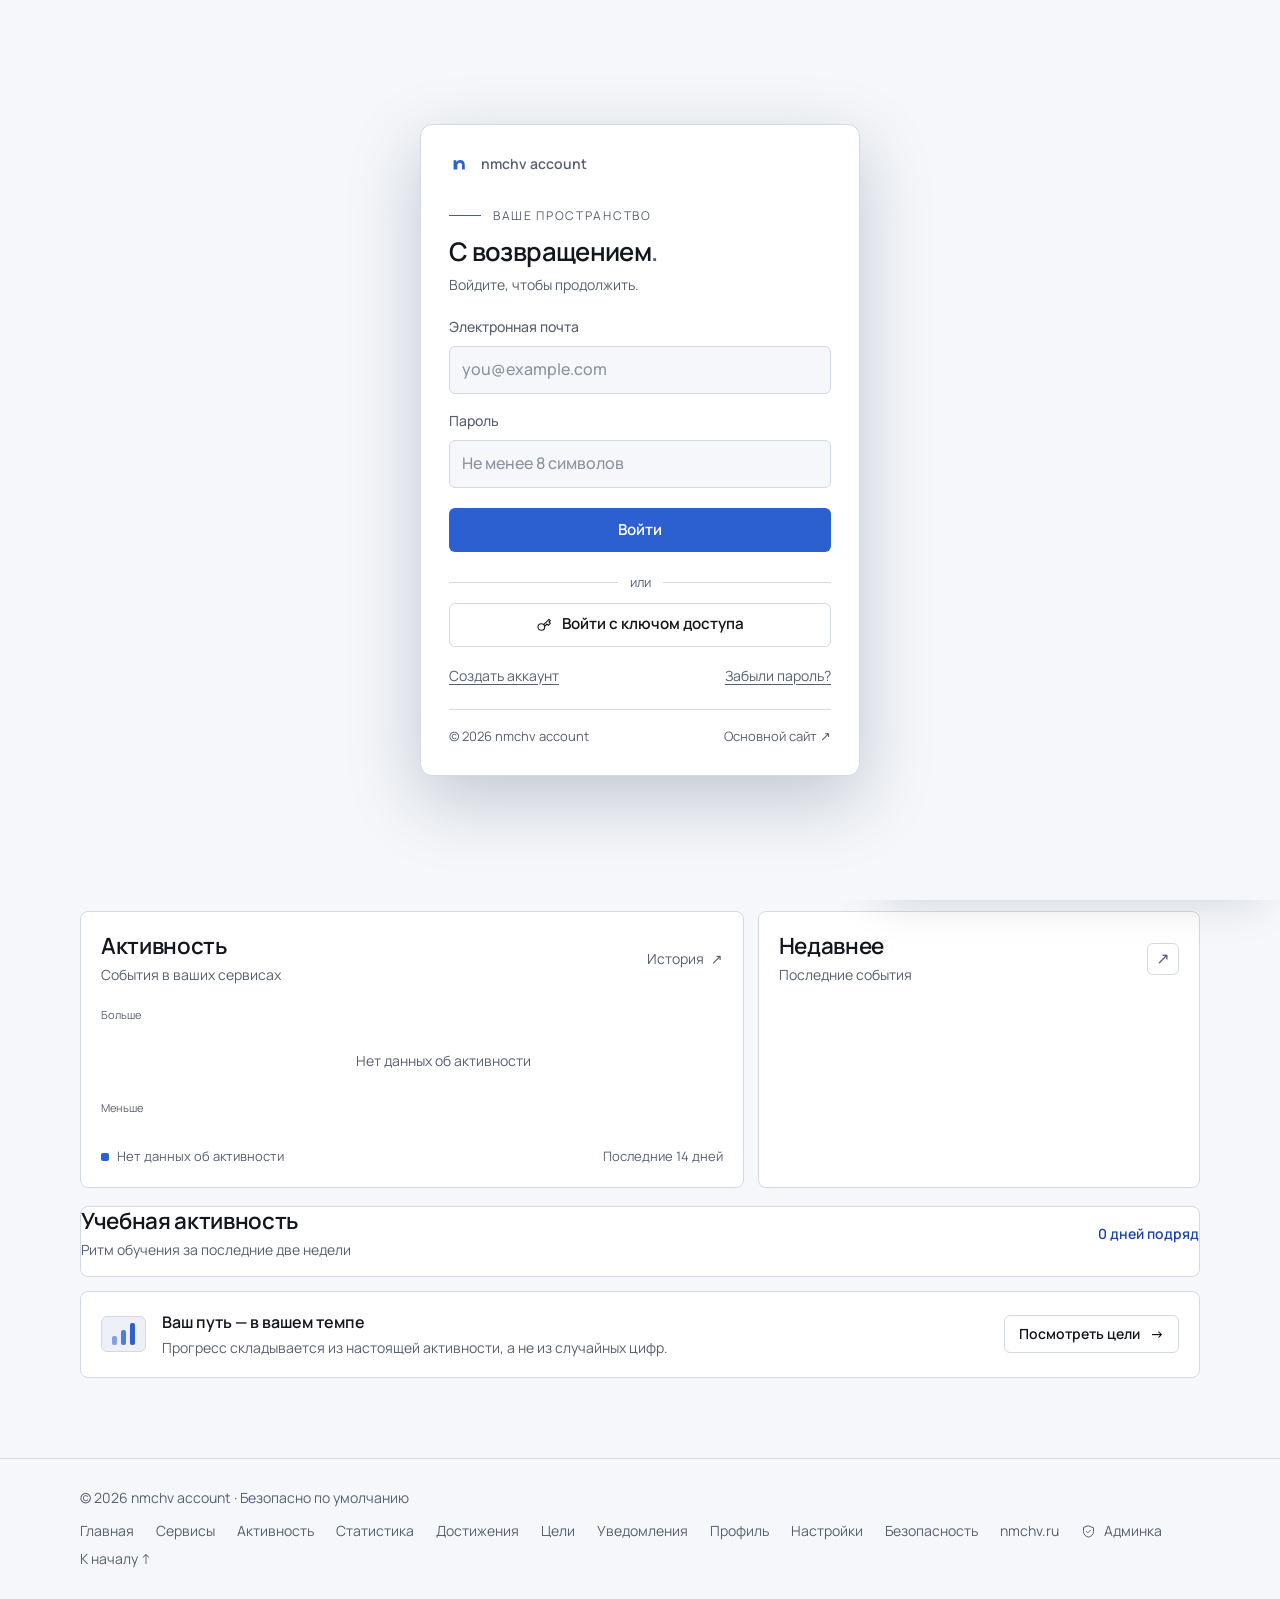
==== commit 09c98901: "Add password manager support and passkey authentication UI" ====
--- a/index.html
+++ b/index.html
@@ -211,7 +211,17 @@
               <section class="panel security-card"><div class="security-icon" data-icon="mail"></div><div class="security-copy"><h2>Электронная почта</h2><p id="security-email">Не подключена</p></div><span class="security-badge" id="email-verified">—</span></section>
               <section class="panel security-card security-card--form"><div class="security-icon" data-icon="lock"></div><div class="security-copy"><h2>Пароль</h2><p>Используйте уникальный пароль для аккаунта.</p></div><button class="button button--secondary button--small" type="button" data-auth="reset">Изменить пароль</button></section>
               <section class="panel security-card"><div class="security-icon" data-icon="device"></div><div class="security-copy"><h2>Активная сессия</h2><p id="session-description">Данные появятся после входа</p></div><div class="security-actions"><button class="button button--secondary button--small" id="signout-current" type="button">Это устройство</button><button class="button button--secondary button--small" id="signout-button" type="button">Все устройства</button></div></section>
-              <section class="panel security-card security-card--muted"><div class="security-icon" data-icon="key"></div><div class="security-copy"><h2>Passkeys и вход по биометрии</h2><p>Поддержка WebAuthn будет доступна после настройки провайдера авторизации.</p></div><span class="coming-soon">Позже</span></section>
+              <section class="panel security-card security-card--passkeys">
+                <div class="security-icon" data-icon="key"></div>
+                <div class="security-copy">
+                  <h2>Ключи доступа (Passkey)</h2>
+                  <p id="passkey-description">Вход по отпечатку, Face ID или ключу безопасности без пароля. Работает после настройки passkeys в Supabase для этого домена.</p>
+                  <div class="passkey-list" id="passkey-list"></div>
+                </div>
+                <div class="security-actions security-actions--stack">
+                  <button class="button button--secondary button--small" id="passkey-register" type="button">Добавить ключ</button>
+                </div>
+              </section>
             </div>
           </section>
           <section class="view" data-view="admin">
@@ -286,7 +296,7 @@
       <div class="auth-error" id="auth-error" role="alert" hidden></div>
       <form class="auth-form" id="auth-form">
         <label class="field" id="display-name-field" hidden><span>Имя</span><input name="display_name" maxlength="80" autocomplete="name" placeholder="Как к вам обращаться"></label>
-        <label class="field"><span>Электронная почта</span><input name="email" type="email" autocomplete="email" required placeholder="you@example.com"></label>
+        <label class="field"><span>Электронная почта</span><input name="email" type="email" autocomplete="username email" autocapitalize="none" spellcheck="false" required placeholder="you@example.com"></label>
         <label class="field" id="password-field"><span>Пароль</span><input name="password" type="password" minlength="8" autocomplete="current-password" required placeholder="Не менее 8 символов"></label>
         <fieldset class="legal-consents" id="legal-consents" hidden>
           <legend>Документы для регистрации</legend>
@@ -295,6 +305,11 @@
           <label><input type="checkbox" name="legal_data" required><span>Согласен(на) на <a id="legal-link-personal-data-consent" data-legal-key="personal-data-consent" href="#" target="_blank" rel="noopener noreferrer">обработку персональных данных</a></span></label>
         </fieldset>
         <button class="button button--primary auth-submit" type="submit" id="auth-submit">Войти</button>
+        <div class="auth-passkey" id="auth-passkey-block">
+          <div class="auth-divider"><span>или</span></div>
+          <button class="button button--secondary auth-passkey-button" type="button" id="auth-passkey-button"><span data-icon="key"></span> Войти с ключом доступа</button>
+          <p class="auth-passkey-hint" id="auth-passkey-hint" hidden></p>
+        </div>
       </form>
       <div class="auth-footer" id="auth-footer"><button type="button" class="text-button" data-auth="register">Создать аккаунт</button><button type="button" class="text-button" data-auth="reset">Забыли пароль?</button></div>
       <p class="auth-config-note" id="auth-config-note" hidden>Авторизация пока не подключена. Укажите публичные параметры Supabase в <code>scripts/config.js</code>.</p>
--- a/styles/app.css
+++ b/styles/app.css
@@ -694,3 +694,20 @@
   .admin-legal-actions { justify-content: flex-start; }
   .admin-file-input { max-width: 100%; }
 }
+
+/* ---------- Passkeys / автозаполнение паролей ---------- */
+.auth-passkey { display: grid; gap: 10px; margin-top: 4px; }
+.auth-divider { display: flex; align-items: center; gap: 12px; color: var(--color-text-secondary); font-size: var(--fs-xs); }
+.auth-divider::before, .auth-divider::after { content: ""; flex: 1; height: 1px; background: var(--color-border); }
+.auth-passkey-button { width: 100%; }
+.auth-passkey-hint { margin: 0; color: var(--color-warn); font-size: var(--fs-xs); line-height: 1.5; }
+.auth-passkey-hint[hidden] { display: none; }
+.security-card--passkeys { align-items: flex-start; }
+.security-card--passkeys .security-copy { flex: 1; min-width: 0; }
+.security-actions--stack { flex-direction: column; align-items: stretch; }
+.passkey-list { margin-top: 12px; }
+.passkey-empty { margin: 0; font-size: var(--fs-small); }
+.passkey-items { display: grid; gap: 0; margin: 0; padding: 0; list-style: none; }
+.passkey-item { display: flex; align-items: center; justify-content: space-between; gap: 12px; padding: 10px 0; border-top: 1px solid var(--color-border); font-size: var(--fs-small); }
+.passkey-item > span { display: grid; gap: 2px; min-width: 0; }
+.passkey-item small { font-size: var(--fs-xs); }
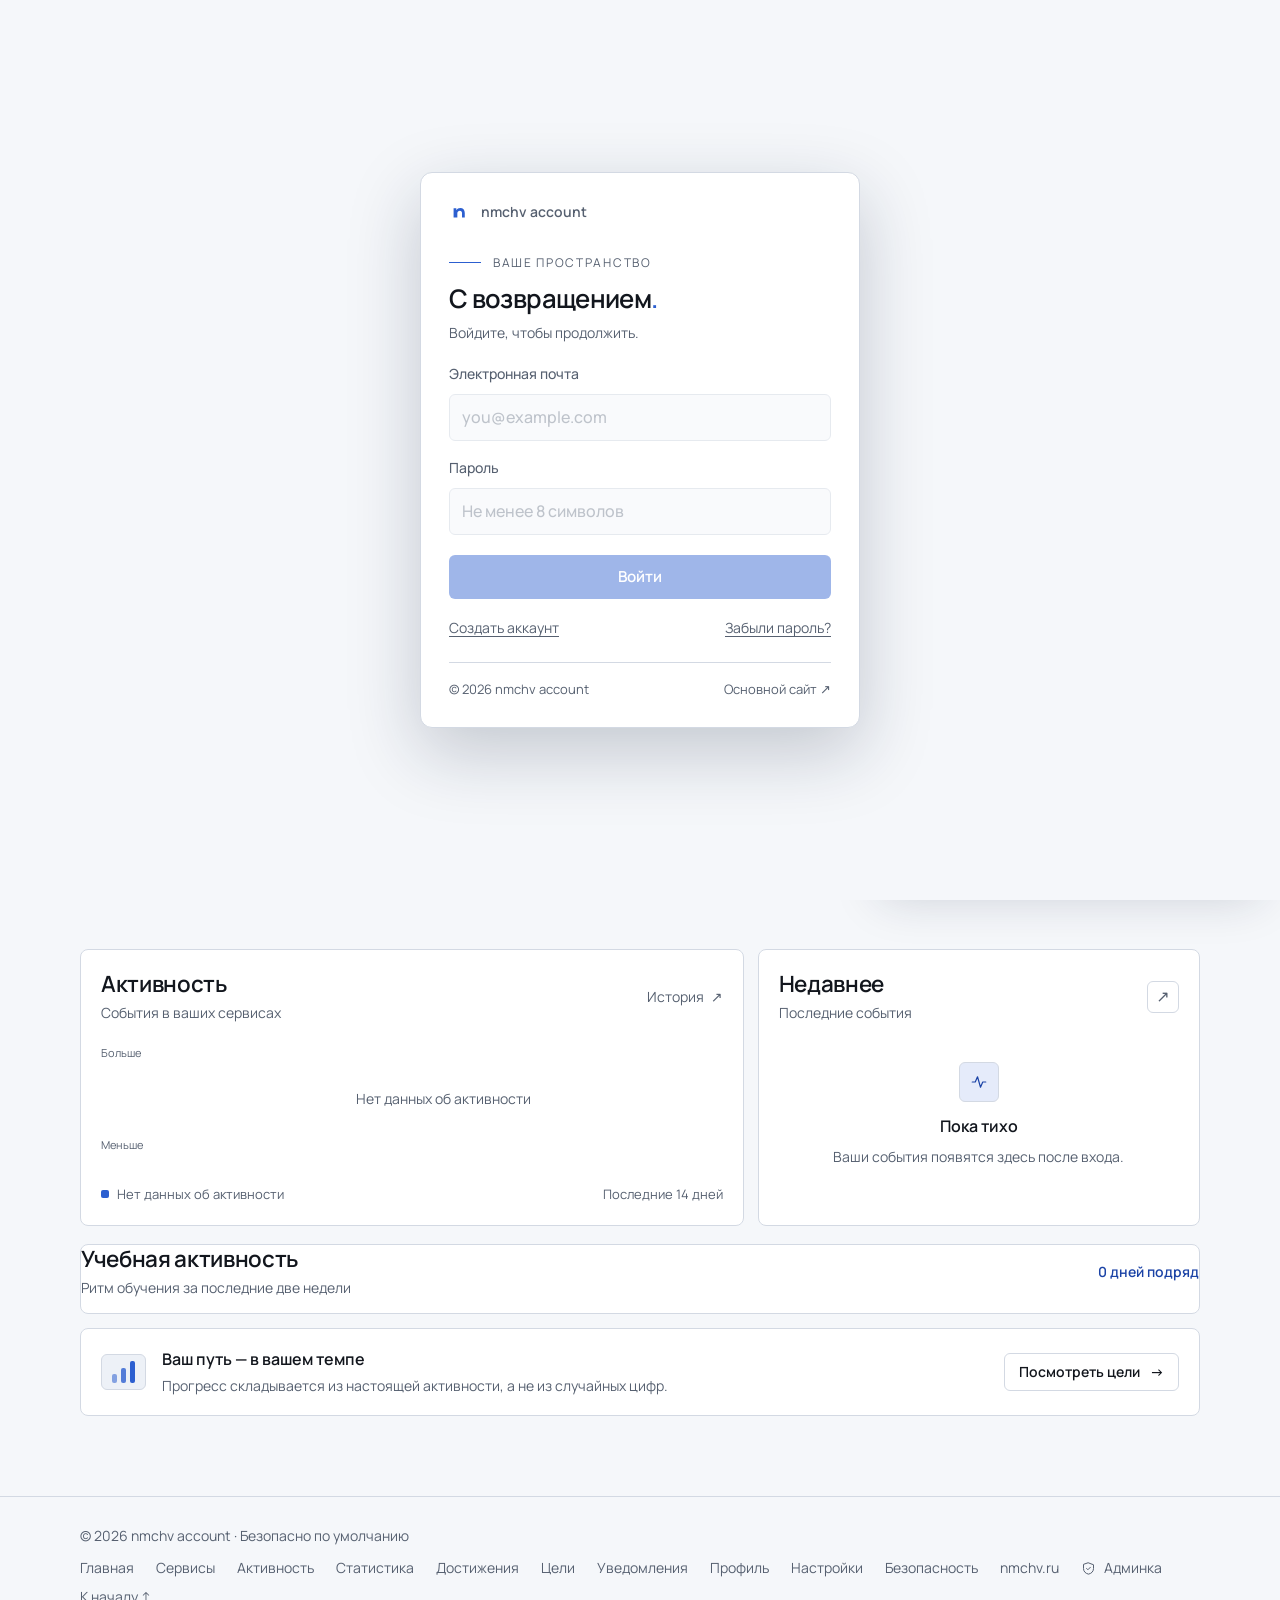
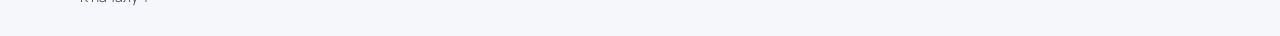
==== commit 0a1ca18b: "Temporarily disable passkey integration" ====
--- a/index.html
+++ b/index.html
@@ -211,17 +211,7 @@
               <section class="panel security-card"><div class="security-icon" data-icon="mail"></div><div class="security-copy"><h2>Электронная почта</h2><p id="security-email">Не подключена</p></div><span class="security-badge" id="email-verified">—</span></section>
               <section class="panel security-card security-card--form"><div class="security-icon" data-icon="lock"></div><div class="security-copy"><h2>Пароль</h2><p>Используйте уникальный пароль для аккаунта.</p></div><button class="button button--secondary button--small" type="button" data-auth="reset">Изменить пароль</button></section>
               <section class="panel security-card"><div class="security-icon" data-icon="device"></div><div class="security-copy"><h2>Активная сессия</h2><p id="session-description">Данные появятся после входа</p></div><div class="security-actions"><button class="button button--secondary button--small" id="signout-current" type="button">Это устройство</button><button class="button button--secondary button--small" id="signout-button" type="button">Все устройства</button></div></section>
-              <section class="panel security-card security-card--passkeys">
-                <div class="security-icon" data-icon="key"></div>
-                <div class="security-copy">
-                  <h2>Ключи доступа (Passkey)</h2>
-                  <p id="passkey-description">Вход по отпечатку, Face ID или ключу безопасности без пароля. Работает после настройки passkeys в Supabase для этого домена.</p>
-                  <div class="passkey-list" id="passkey-list"></div>
-                </div>
-                <div class="security-actions security-actions--stack">
-                  <button class="button button--secondary button--small" id="passkey-register" type="button">Добавить ключ</button>
-                </div>
-              </section>
+              <section class="panel security-card security-card--muted"><div class="security-icon" data-icon="key"></div><div class="security-copy"><h2>Ключи доступа (Passkey)</h2><p>Временно отключено. Вход выполняется по паролю.</p></div><span class="coming-soon">Отключено</span></section>
             </div>
           </section>
           <section class="view" data-view="admin">
@@ -305,11 +295,6 @@
           <label><input type="checkbox" name="legal_data" required><span>Согласен(на) на <a id="legal-link-personal-data-consent" data-legal-key="personal-data-consent" href="#" target="_blank" rel="noopener noreferrer">обработку персональных данных</a></span></label>
         </fieldset>
         <button class="button button--primary auth-submit" type="submit" id="auth-submit">Войти</button>
-        <div class="auth-passkey" id="auth-passkey-block">
-          <div class="auth-divider"><span>или</span></div>
-          <button class="button button--secondary auth-passkey-button" type="button" id="auth-passkey-button"><span data-icon="key"></span> Войти с ключом доступа</button>
-          <p class="auth-passkey-hint" id="auth-passkey-hint" hidden></p>
-        </div>
       </form>
       <div class="auth-footer" id="auth-footer"><button type="button" class="text-button" data-auth="register">Создать аккаунт</button><button type="button" class="text-button" data-auth="reset">Забыли пароль?</button></div>
       <p class="auth-config-note" id="auth-config-note" hidden>Авторизация пока не подключена. Укажите публичные параметры Supabase в <code>scripts/config.js</code>.</p>
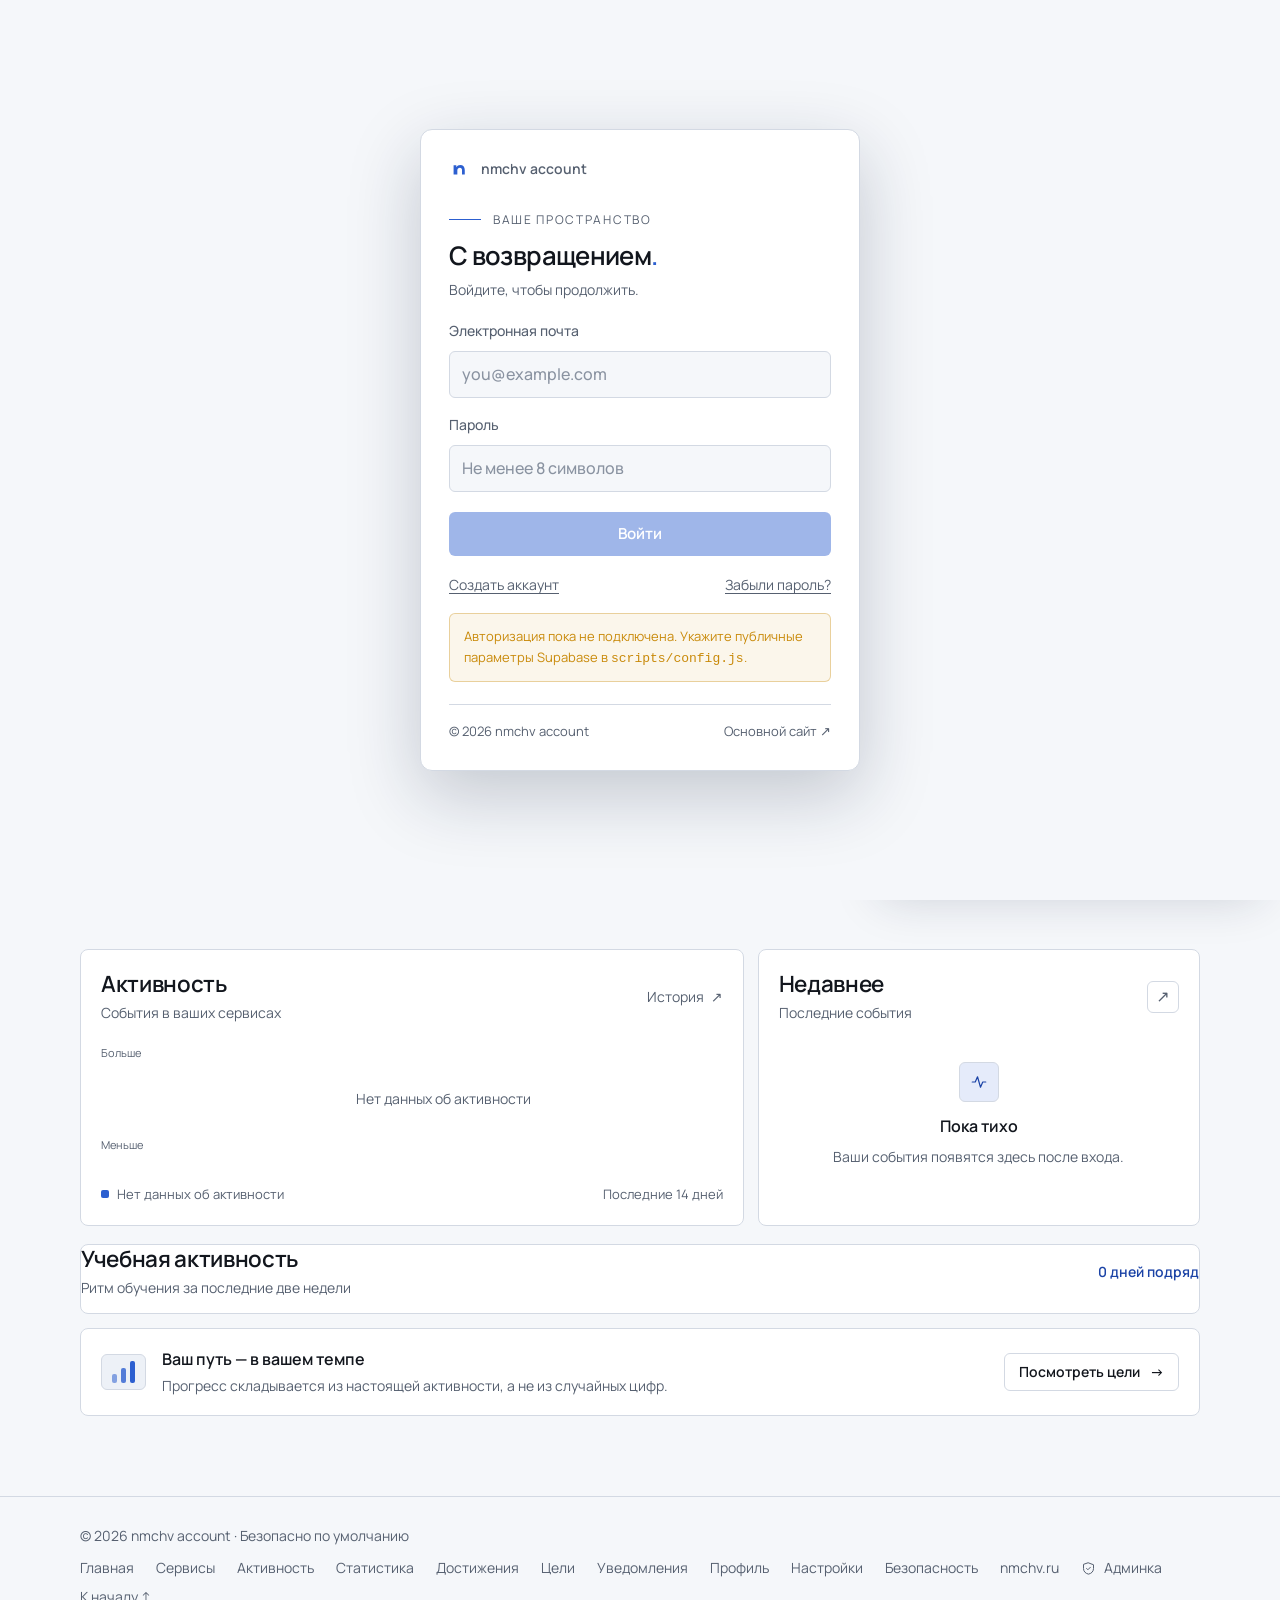
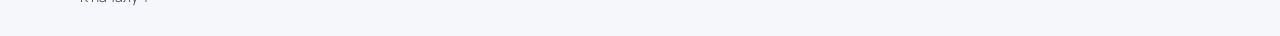
==== commit c8bdf13b: "Add files via upload" ====
--- a/index.html
+++ b/index.html
@@ -16,7 +16,7 @@
     <link rel="preconnect" href="https://fonts.gstatic.com" crossorigin>
     <link href="https://fonts.googleapis.com/css2?family=Manrope:wght@400;500;600;700&display=swap" rel="stylesheet">
     <link rel="stylesheet" href="./styles/tokens.css">
-    <link rel="stylesheet" href="./styles/app.css?v=8">
+    <link rel="stylesheet" href="./styles/app.css?v=9">
     <script type="module" src="./scripts/app.js"></script>
   </head>
   <body>
@@ -286,6 +286,11 @@
       <div class="auth-error" id="auth-error" role="alert" hidden></div>
       <form class="auth-form" id="auth-form">
         <label class="field" id="display-name-field" hidden><span>Имя</span><input name="display_name" maxlength="80" autocomplete="name" placeholder="Как к вам обращаться"></label>
+        <fieldset class="role-picker" id="role-field" hidden disabled>
+          <legend>Кто вы?</legend>
+          <label><input type="radio" name="role" value="student" required><span>Студент</span></label>
+          <label><input type="radio" name="role" value="teacher" required><span>Учитель</span></label>
+        </fieldset>
         <label class="field"><span>Электронная почта</span><input name="email" type="email" autocomplete="username email" autocapitalize="none" spellcheck="false" required placeholder="you@example.com"></label>
         <label class="field" id="password-field"><span>Пароль</span><input name="password" type="password" minlength="8" autocomplete="current-password" required placeholder="Не менее 8 символов"></label>
         <fieldset class="legal-consents" id="legal-consents" hidden>
--- a/styles/app.css
+++ b/styles/app.css
@@ -447,6 +447,11 @@
   font-size: var(--fs-xs);
 }
 .auth-screen-footer a:hover { color: var(--color-accent-hover); }
+.role-picker { display: grid; grid-template-columns: 1fr 1fr; gap: 8px; min-width: 0; margin: 0; padding: 0; border: 0; }
+.role-picker legend { margin-bottom: 8px; padding: 0; color: var(--color-text-secondary); font-size: var(--fs-small); font-weight: 500; }
+.role-picker label { display: flex; align-items: center; gap: 10px; min-height: 44px; padding: 10px 12px; border: 1px solid var(--color-border); border-radius: var(--radius); background: var(--color-background); font-size: var(--fs-body); cursor: pointer; }
+.role-picker label:has(input:checked) { border-color: var(--color-accent); background: var(--accent-soft); }
+.role-picker input { width: 16px; height: 16px; flex: none; margin: 0; accent-color: var(--color-accent); }
 .legal-consents {
   display: grid;
   gap: 10px;
